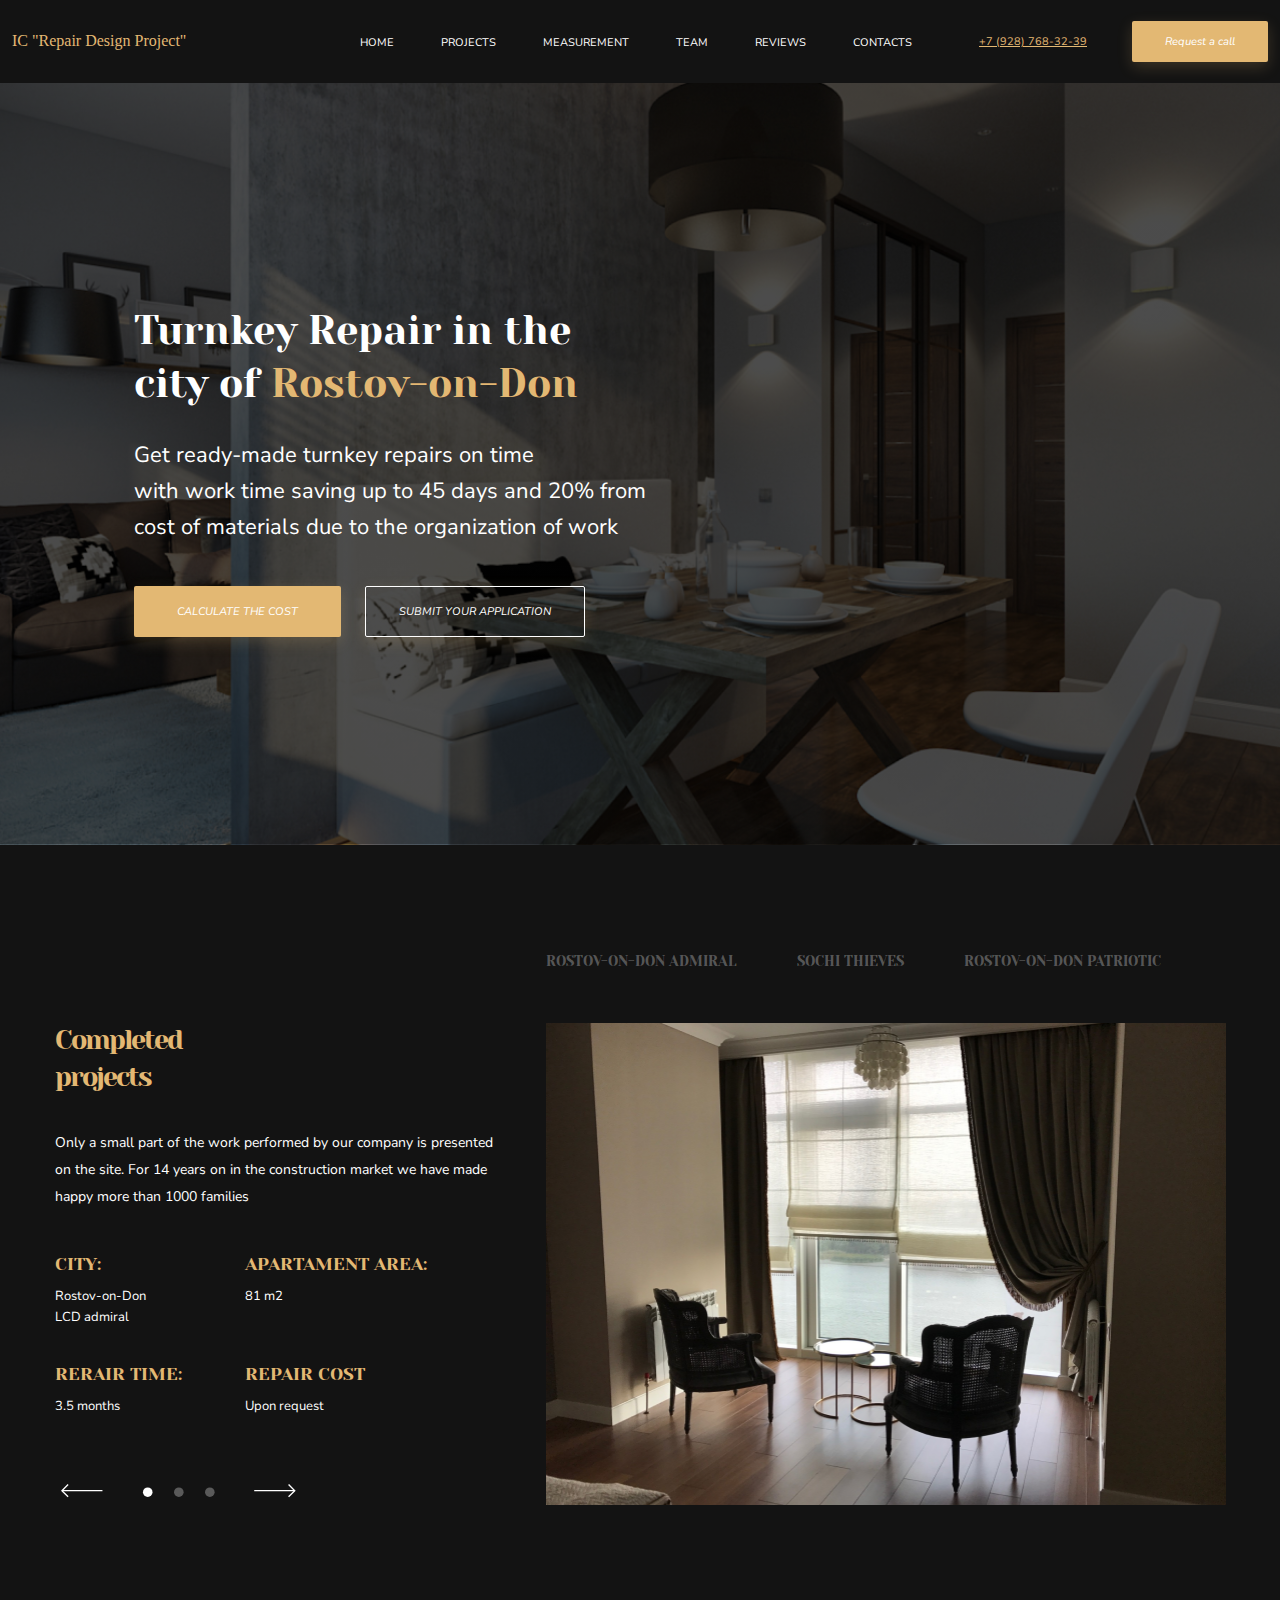
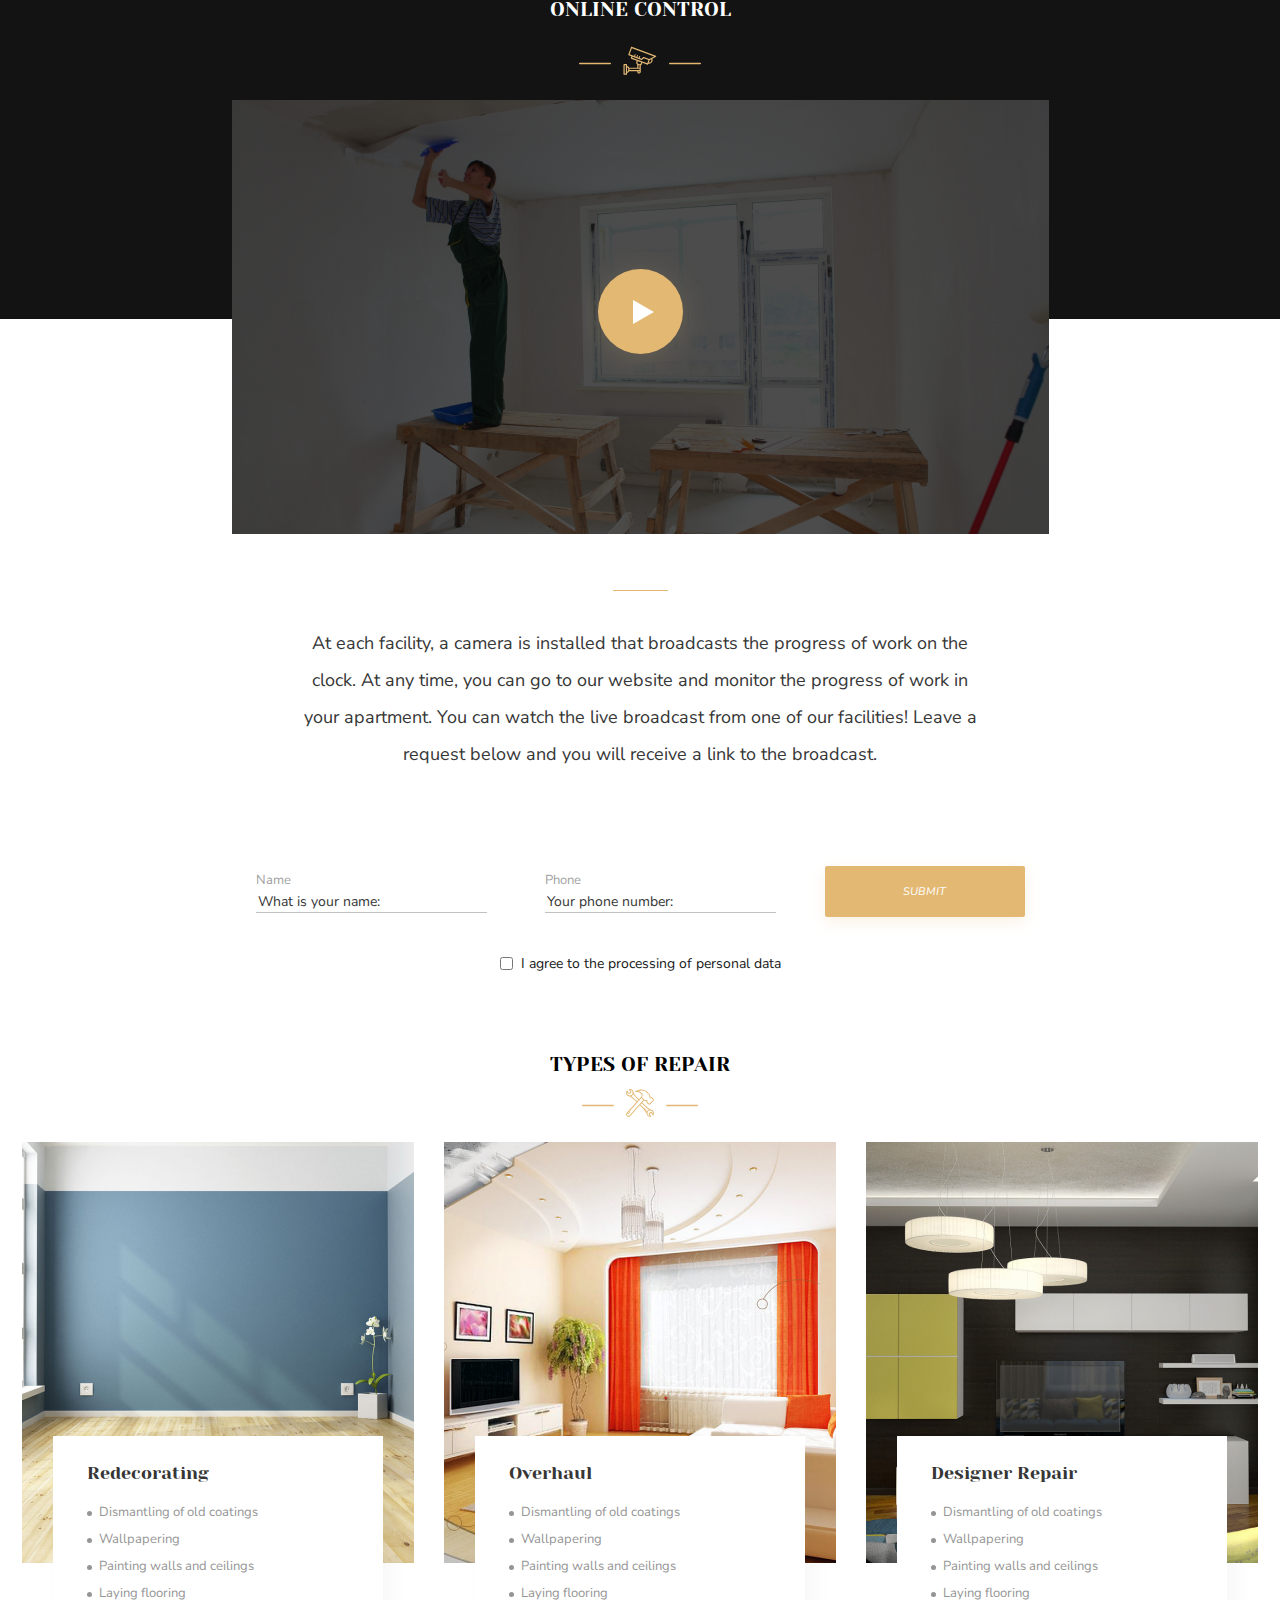
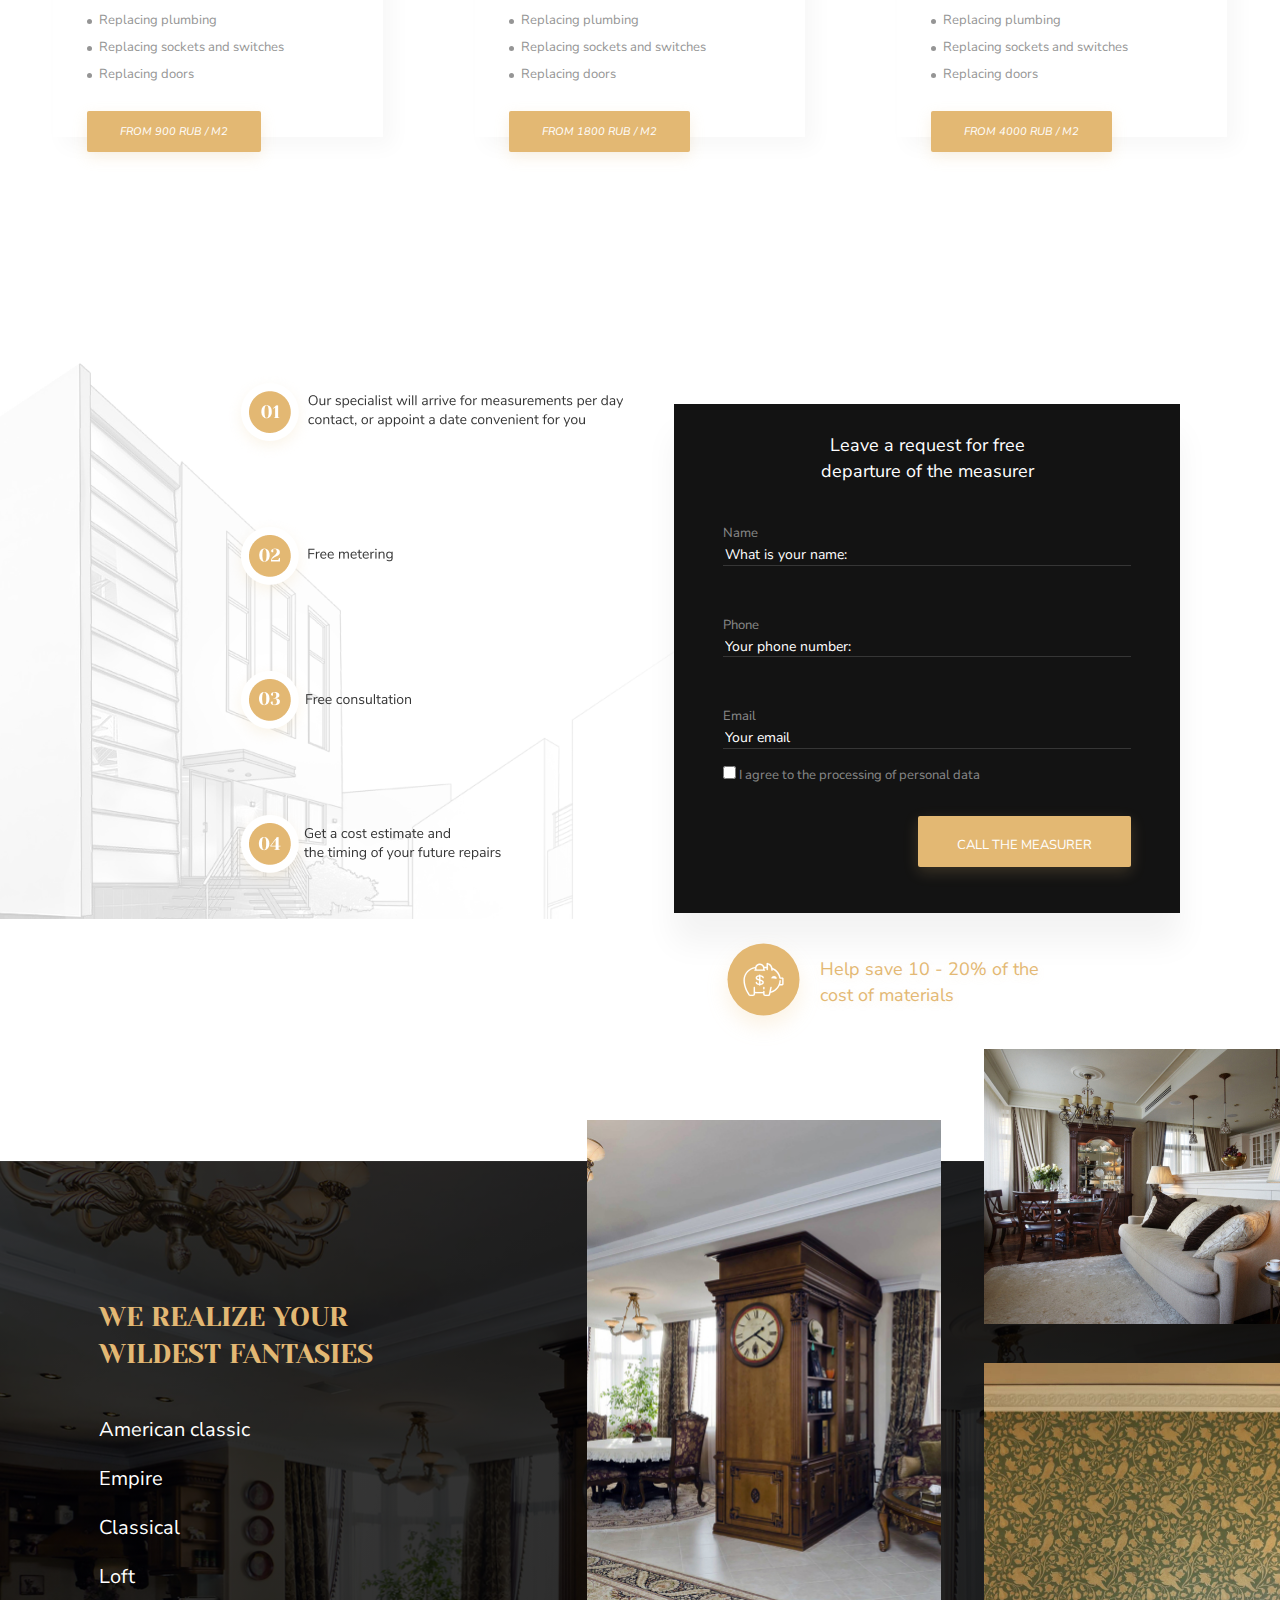
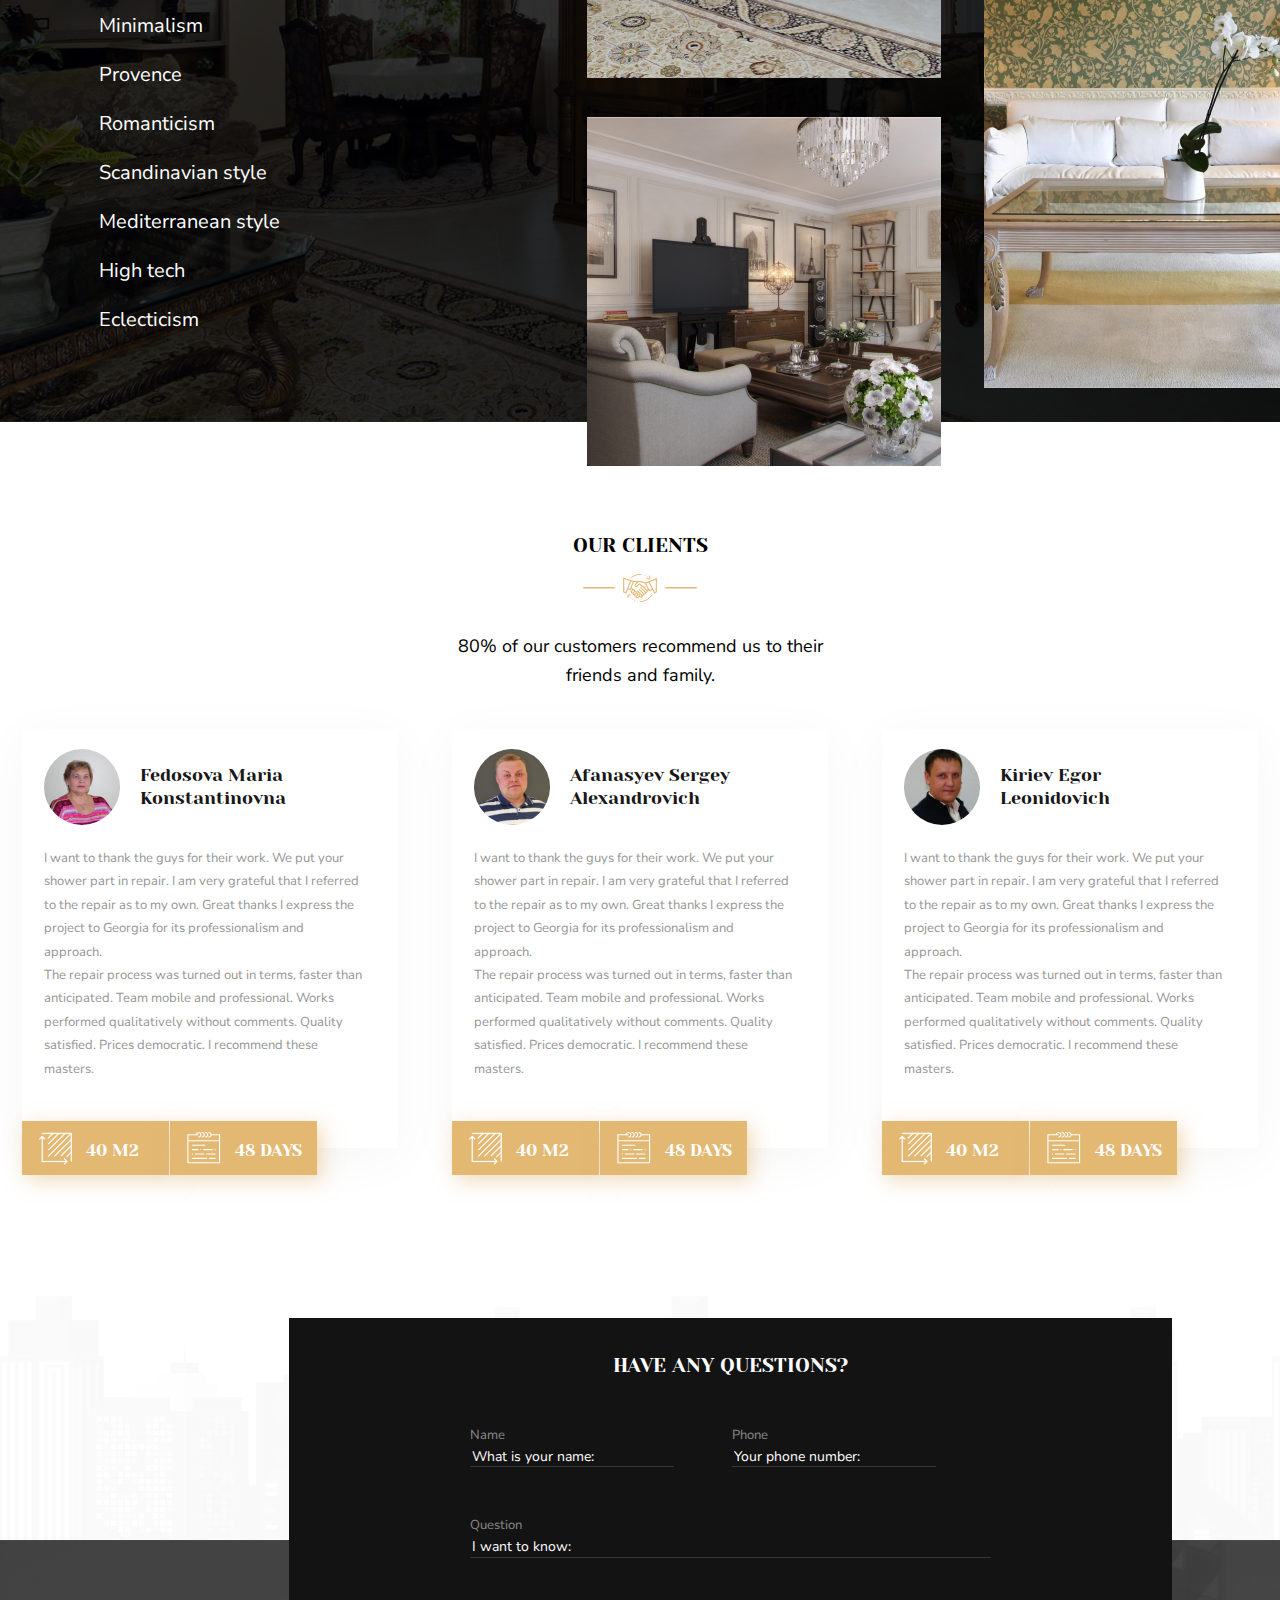
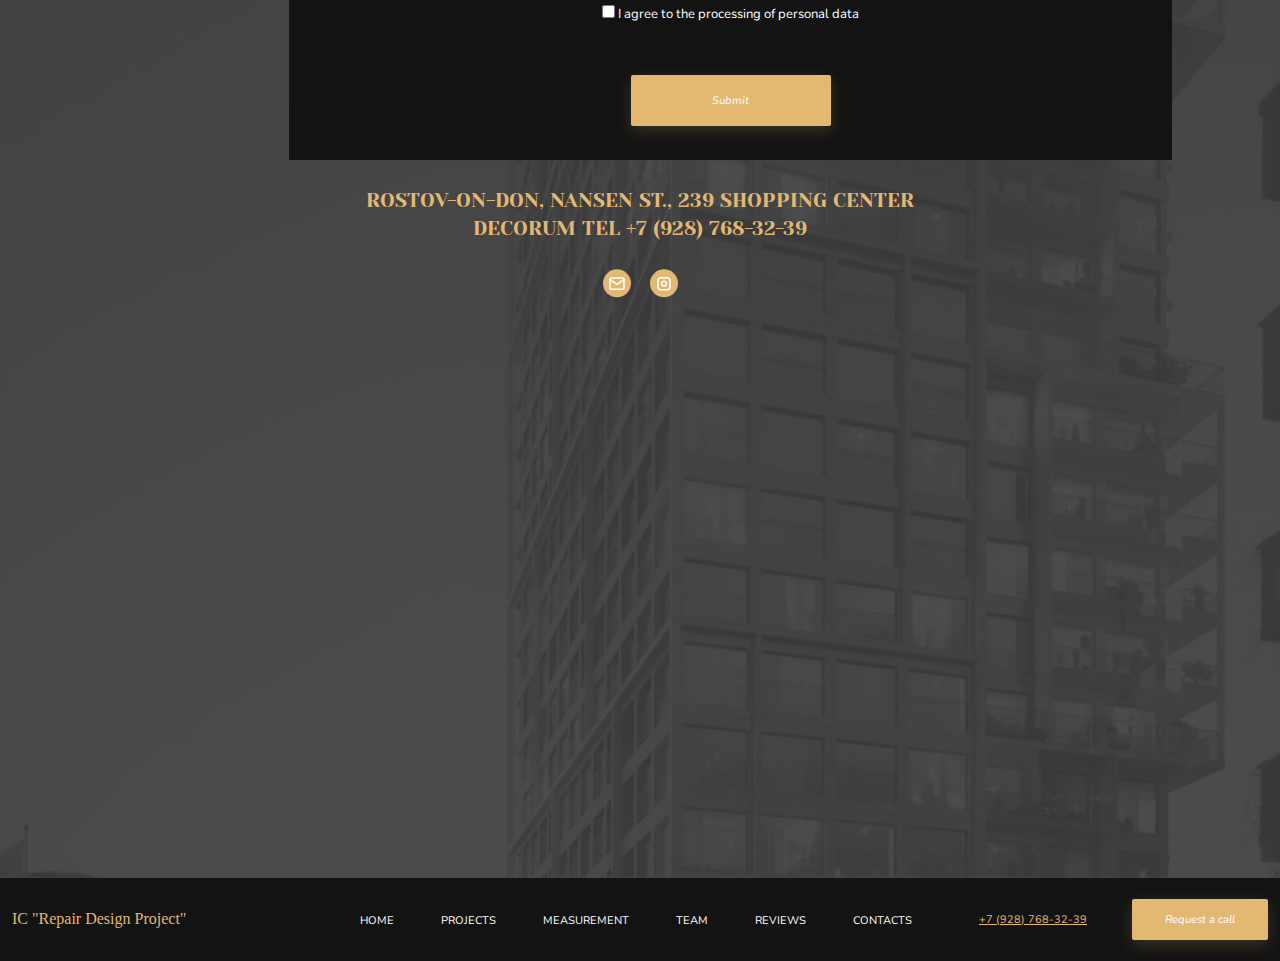
==== index.html @ 500ee4f7 "init readme" ====
<!DOCTYPE html>
<html lang="ru">
<head>
    <meta charset="UTF-8">
    <meta http-equiv="X-UA-Compatible" content="IE=edge">
    <meta name="viewport" content="width=device-width, initial-scale=1.0">
    <title>Document</title>
    <link rel="preconnect" href="https://fonts.googleapis.com">
    <link rel="preconnect" href="https://fonts.gstatic.com" crossorigin>
    <link href="https://fonts.googleapis.com/css2?family=Nunito+Sans:ital,wght@0,200;0,300;0,400;0,600;0,700;0,800;0,900;1,200;1,300;1,400;1,600;1,700;1,800&family=Yeseva+One&display=swap" rel="stylesheet">
    <link rel="stylesheet" href="./css/normalize.css">
    <link rel="stylesheet" href="./css/style.css">

</head>
<body>
    <header class="header">
        <div class="container header-container">
            <div class="company-name">
                IC "Repair Design Project"
            </div>
            <nav class="nav">
                <ul class="nav-list">
                    <li class="nav-item">
                        <a href="" class="nav-link">HOME</a>
                    </li>
                    <li class="nav-item">
                        <a href="" class="nav-link">PROJECTS</a>
                    </li>
                    <li class="nav-item">
                        <a href="" class="nav-link">MEASUREMENT</a>
                    </li>
                    <li class="nav-item">
                        <a href="" class="nav-link">TEAM</a>
                    </li>
                    <li class="nav-item">
                        <a href="" class="nav-link">REVIEWS</a>
                    </li>
                    <li class="nav-item">
                        <a href="" class="nav-link">CONTACTS</a>
                    </li>
                </ul>
            </nav>
            <a href="tel:+79287683239" class="header-phone-number">+7 (928) 768-32-39</a>
            <button class="btn header-btn">Request a call</button>
        </div>
    </header>

    <main>
        <!-- Hero -->
        <section class="section-hero">
            <div class="container section-hero-container">
                <div class="section-hero-content">
                    <h1 class="title section-hero-title">Turnkey Repair in the city of <span class="section-hero-title-city">Rostov-on-Don</span></h1>
                    <p class="section-hero-text">Get ready-made turnkey repairs on time <br> with work time saving up to 45 days and 20% from cost of materials due to the organization of work</p>
                    <button class="btn btn-hero btn-hero-calculate">CALCULATE THE COST</button>
                    <button class="btn btn-hero btn-hero-submit">SUBMIT YOUR APPLICATION</button>
                </div>
            </div>
        </section>
        <!-- Completed projects -->
        <section class="section-project">
            <div class="container section-project-contrainer">
                <div class="section-project-content">
                    <h2 class="title section-project-title">Completed projects</h2>
                    <p class="section-project-text">Only a small part of the work performed by our company is presented on the site. For 14 years on in the construction market we have made happy more than 1000 families</p>
                    <ul class="description-project-list">
                        <li class="description-project-item">
                            <h3 class="description-project-title">CITY:</h3>
                            <div class="description-project-text description-project-text-city">Rostov-on-Don</div>
                            <div class="description-project-text description-project-text-district">LCD admiral</div>
                        </li>
                        <li class="description-project-item">
                            <h3 class="description-project-title">APARTAMENT AREA:</h3>
                            <span class="description-project-text">81 m2</span>
                        </li>
                        <li class="description-project-item">
                            <h3 class="description-project-title">RERAIR TIME:</h3>
                            <span class="description-project-text">3.5 months</span>
                        </li>
                        <li class="description-project-item">
                            <h3 class="description-project-title">REPAIR COST</h3>
                            <span class="description-project-text">Upon request</span>
                        </li>
                    </ul>
                    <div class="slider">
                        <button class="slider-btn">
                            <img src="./img/vector-left.svg" alt="vector-left.svg">
                        </button>
                        <ul class="slider-list">
                            <li class="slider-item"><img src="./img/dot-white.svg" alt="dot-white.svg"></li>
                            <li class="slider-item"><img src="./img/dot-grey.svg" alt="dot-grey.svg"></li>
                            <li class="slider-item"><img src="./img/dot-grey.svg" alt="dot-grey.svg"></li>
                        </ul>
                        <button class="slider-btn">
                            <img src="./img/vector-right.svg" alt="vector-right.svg">
                        </button>
                    </div>
                    <ul class="address-project-list">
                        <li class="address-project-item"> <a href="" class="address-project-item-link">Rostov-on-Don Admiral</a></li>
                        <li class="address-project-item"> <a href="" class="address-project-item-link">Sochi Thieves</a></li>
                        <li class="address-project-item"> <a href="" class="address-project-item-link">Rostov-on-Don Patriotic</a></li>
                    </ul>
                    <img src="./img/image-project.png" alt="project-img" class="project-img">
                </div>
                <h3 class="subtitle section-project-subtitle">ONLINE CONTROL</h3>
                <div style="text-align: center;" class="section-project-cam-svg">
                    <img src="./img/line.svg" alt="line.svg">
                    <img style="transform: translateY(10px); margin: 0 8px;" src="./img/cam.svg" alt="cam.svg">
                    <img src="./img/line.svg" alt="line.svg">
                </div>
                <div class="section-project-video">
                    <button class="video-play-btn"></button>
                    <video width="817" height="434" playsinline>
                        <source src="" type="video/mp4">
                        <source src="" type="video/webm">
                    </video>
                </div>
            </div>
        </section>
        <!-- ONLINE CONTROL -->
        <section class="section-online-control">
            <div class="container section-online-control-container">
                <hr style="margin: 0 auto; width: 55px; height: 1.5px; background: #E3B873; border-radius: 30px; border: none;">
                <p class="section-online-control-description">
                    At each facility, a camera is installed that broadcasts the progress of work on the clock. At any time, you can go to our website and monitor the progress of work in your apartment. You can watch the live broadcast from one of our facilities! Leave a request below and you will receive a link to the broadcast.
                </p>
                <form action="" method="post" target="_blank" class="section-online-control-form">
                    <div style="margin-right: 58px;">
                        <label class="section-online-control-label" for="section-online-control-name">Name</label>
                        <input required type="text" name="name" placeholder="What is your name:" class="section-online-control-input" id="section-online-control-name">
                    </div>
                    <div style="margin-right: 49px;">
                        <label class="section-online-control-label" for="section-online-control-phone" >Phone</label>
                        <input required type="tel" name="phone" placeholder="Your phone number:"class="section-online-control-input" id="section-online-control-phone"> 
                    </div>
                    <button type="submit" class="btn btn-submit section-online-control-btn-submit">
                        SUBMIT
                    </button>
                    <input required type="checkbox" name="processing-personal-data" class="section-online-control-checkbox" id="section-online-control-checkbox">
                    <label class="section-online-control-label label-checkbox" for="section-online-control-checkbox">
                        I agree to the processing of personal data
                    </label>
                </form>
            </div>
        </section>
        <!-- TYPES OF REPAIR -->
        <section class="section-types">
            <div class="container section-types-container">
                <h3 class="subtitle section-types-subtitle">TYPES OF REPAIR</h3>
                <div style="text-align: center;" class="section-types-svg">
                    <img src="./img/line.svg" alt="line.svg">
                    <img style="transform: translateY(10px); margin: 0 8px;" src="./img/repair.svg" alt="cam.svg">
                    <img src="./img/line.svg" alt="line.svg">
                </div>
                <ul class="types-list">
                    <li class="types-item">
                        <div class="types-description">
                            <h4 class="types-description-title">Redecorating</h4>
                            <ul class="types-description-list">
                                <li class="types-description-item">Dismantling of old coatings</li>
                                <li class="types-description-item">Wallpapering</li>
                                <li class="types-description-item">Painting walls and ceilings</li>
                                <li class="types-description-item">Laying flooring</li>
                                <li class="types-description-item">Replacing plumbing</li>
                                <li class="types-description-item">Replacing sockets and switches</li>
                                <li class="types-description-item">Replacing doors</li>
                            </ul>
                            <button class="btn types-description-btn">FROM 900 RUB / M2</button>
                        </div>
                    </li>
                    <li class="types-item">
                        <div class="types-description">
                            <h4 class="types-description-title">Overhaul</h4>
                            <ul class="types-description-list">
                                <li class="types-description-item">Dismantling of old coatings</li>
                                <li class="types-description-item">Wallpapering</li>
                                <li class="types-description-item">Painting walls and ceilings</li>
                                <li class="types-description-item">Laying flooring</li>
                                <li class="types-description-item">Replacing plumbing</li>
                                <li class="types-description-item">Replacing sockets and switches</li>
                                <li class="types-description-item">Replacing doors</li>
                            </ul>
                            <button class="btn types-description-btn">FROM 1800 RUB / M2</button>
                        </div>
                    </li>
                    <li class="types-item">
                        <div class="types-description">
                            <h4 class="types-description-title">Designer Repair</h4>
                            <ul class="types-description-list">
                                <li class="types-description-item">Dismantling of old coatings</li>
                                <li class="types-description-item">Wallpapering</li>
                                <li class="types-description-item">Painting walls and ceilings</li>
                                <li class="types-description-item">Laying flooring</li>
                                <li class="types-description-item">Replacing plumbing</li>
                                <li class="types-description-item">Replacing sockets and switches</li>
                                <li class="types-description-item">Replacing doors</li>
                            </ul>
                            <button class="btn types-description-btn">FROM 4000 RUB / M2</button>
                        </div>
                    </li>
                </ul>
            </div>
        </section>
        <!-- REQUEST -->
        <section class="section-request">
            <div class="container section-request-conteiner">
                <div class="section-request-content">
                    <form action="" method="post" target="_blank" class="section-request-form">
                        <h3 class="section-request-form-title">Leave a request for free departure of the measurer</h3>
                        <label for="section-request-name">Name</label>
                        <input style="margin-bottom: 49px;" required type="text" name="name" placeholder="What is your name:" class="section-request-input" id="section-request-name">
                        <label for="section-request-phone" >Phone</label>
                        <input style="margin-bottom: 49px;" required type="tel" name="phone" placeholder="Your phone number:" class="section-request-input" id="section-request-phone"> 
                        <label for="section-request-email" >Email</label>
                        <input style="margin-bottom: 16px;" required type="email" name="email" placeholder="Your email" class="section-request-input" id="section-request-email"> 
                        <label for="section-request-checkbox">
                            <input required type="checkbox" name="processing-personal-data" class="section-request-checkbox" id="section-request-checkbox">
                            I agree to the processing of personal data
                        </label>
                        <button type="submit" class="btn btn-submit section-request-btn-submit">
                            Call the measurer
                        </button>
                    </form>
                    <div class="special-offers">   
                        <img class="special-offers-img" src="./img/special-offers-icon.svg" alt="special-offers-icon">
                        <span class="special-offers-text">Help save 10 - 20% of the cost of materials</span>
                    </div>
                </div>
            </div>
        </section>
        <!-- SECTION-STYLES -->
        <section class="section-styles">
            <div class="container section-styles-container">
                <h2 class="title section-styles-title">WE REALIZE YOUR WILDEST FANTASIES</h2>
                <ul class="styles-list">
                    <li class="styles-item"><a href="" class="styles-item-link">American classic</a></li>
                    <li class="styles-item"><a href="" class="styles-item-link">Empire</a></li>
                    <li class="styles-item"><a href="" class="styles-item-link">Classical</a></li>
                    <li class="styles-item"><a href="" class="styles-item-link">Loft</a></li>
                    <li class="styles-item"><a href="" class="styles-item-link">Minimalism</a></li>
                    <li class="styles-item"><a href="" class="styles-item-link">Provence</a></li>
                    <li class="styles-item"><a href="" class="styles-item-link">Romanticism</a></li>
                    <li class="styles-item"><a href="" class="styles-item-link">Scandinavian style</a></li>
                    <li class="styles-item"><a href="" class="styles-item-link">Mediterranean style</a></li>
                    <li class="styles-item"><a href="" class="styles-item-link">High tech</a></li>
                    <li class="styles-item"><a href="" class="styles-item-link">Eclecticism</a></li>
                </ul>
                <ul class="styles-img-list">
                    <li class="styles-img-item"></li>
                    <li class="styles-img-item"></li>
                    <li class="styles-img-item"></li>
                    <li class="styles-img-item"></li>
                </ul>
            </div>
        </section>
        <!-- OUR CLIENTS -->
        <section class="section-our-clients">
            <div class="container section-our-clients-container">
                <h3 class="subtitle section-our-clients-subtitle">OUR CLIENTS</h3>
                <div class="section-our-clients-svg-icon">
                    <img src="./img/our-clients.svg" alt="our-clients">
                </div>
                <span class="section-our-clients-text"->80% of our customers recommend us to their <br> friends and family.</span>
                <ul class="clients-list">
                    <li class="clients-item">
                        <div class="clients-info">
                            <img src="./img/client-img-1.jpg" alt="clients-img" class="clients-img">
                            <span class="clients-fullname">Fedosova Maria Konstantinovna</span>
                        </div>
                        <p class="clients-review">I want to thank the guys for their work. We put your shower part in repair. I am very grateful that I referred to the repair as to my own. Great thanks I express the project to Georgia for its professionalism and approach.<br>The repair process was turned out in terms, faster than anticipated. Team mobile and professional. Works performed qualitatively without comments. Quality satisfied. Prices democratic. I recommend these masters.</p>
                        <div class=" client-description clients-description-area">
                            <img src="./img/our-clients-area.svg" alt="our-clients-area">
                            <span class="clients-description-text">40 M2</span>
                        </div>
                        <div class=" client-description clients-description-peroid">
                            <img src="./img/our-clients-period.svg" alt="our-clients-period">
                            <span class="clients-description-text">48 DAYS</span>
                        </div>
                    </li>
                    <li class="clients-item">
                        <div class="clients-info">
                            <img src="./img/client-img-2.jpg" alt="clients-img" class="clients-img">
                            <span class="clients-fullname">Afanasyev Sergey Alexandrovich</span>
                        </div>
                        <p class="clients-review">I want to thank the guys for their work. We put your shower part in repair. I am very grateful that I referred to the repair as to my own. Great thanks I express the project to Georgia for its professionalism and approach.<br>The repair process was turned out in terms, faster than anticipated. Team mobile and professional. Works performed qualitatively without comments. Quality satisfied. Prices democratic. I recommend these masters.</p>
                        <div class=" client-description clients-description-area">
                            <img src="./img/our-clients-area.svg" alt="our-clients-area">
                            <span class="clients-description-text">40 M2</span>
                        </div>
                        <div class=" client-description clients-description-peroid">
                            <img src="./img/our-clients-period.svg" alt="our-clients-period">
                            <span class="clients-description-text">48 DAYS</span>
                        </div>
                    </li>
                    <li class="clients-item">
                        <div class="clients-info">
                            <img src="./img/client-img-3.jpg" alt="clients-img" class="clients-img">
                            <span class="clients-fullname">Kiriev Egor Leonidovich</span>
                        </div>
                        <p class="clients-review">I want to thank the guys for their work. We put your shower part in repair. I am very grateful that I referred to the repair as to my own. Great thanks I express the project to Georgia for its professionalism and approach.<br>The repair process was turned out in terms, faster than anticipated. Team mobile and professional. Works performed qualitatively without comments. Quality satisfied. Prices democratic. I recommend these masters.</p>
                        <div class=" client-description clients-description-area">
                            <img src="./img/our-clients-area.svg" alt="our-clients-area">
                            <span class="clients-description-text">40 M2</span>
                        </div>
                        <div class=" client-description clients-description-peroid">
                            <img src="./img/our-clients-period.svg" alt="our-clients-period">
                            <span class="clients-description-text">48 DAYS</span>
                        </div>
                    </li>
                </ul>
            </div>
            <div class="section-our-clients-bg"></div>
        </section>
        <!-- ANY QUESTIONS -->
        <section class="section-any-questions">
            <div class="container section-any-questions-container">
                <form action="" method="post" target="_blank" class="any-questions-form">
                    <h3 class="any-questions-form-title">have any questions?</h3>
                    <div class="form-block form-block-name">
                        <label for="any-questions-name">Name</label>
                        <input required type="text" name="name" placeholder="What is your name:" class="any-questions-input" id="any-questions-name">
                    </div>
                    <div class="form-block form-block-phone">
                        <label for="any-questions-phone" >Phone</label>
                        <input required type="tel" name="phone" placeholder="Your phone number:" class="any-questions-input" id="any-questions-phone"> 
                    </div>
                    <div class="form-block form-block-question">    
                        <label for="any-questions-question" >Question</label>
                        <input required type="text" name="question" placeholder="I want to know:" class="any-questions-input" id="any-questions-question"> 
                    </div>
                    <div class="form-block form-block-checkbox">
                        <label for="any-questions-checkbox" class="any-questions-checkbox-label">
                            <input required type="checkbox" name="processing-personal-data" class="any-questions-checkbox" id="any-questions-checkbox">
                            I agree to the processing of personal data
                        </label>
                    </div>
                    <button type="submit" class="btn btn-submit any-questions-btn-submit">
                        Submit
                    </button>
                </form>
            </div>
        </section>

    </main>

    <footer class="footer"> 
        <div class="container section-address-container">
            <h2 class="title section-address-title">Rostov-on-Don, Nansen St., 239 Shopping Center Decorum TEL <a href="tel:+79287683239" class="section-address-phone-number">+7 (928) 768-32-39</a></h2>
            <div class="section-address-icon">
                <a class="section-address-icon-email" href=""><img src="./img/icon-email.svg" alt="icon-email"></a>
                <a class="section-address-icon-social" href=""><img src="./img/icon-social.svg" alt="icon-social"></a>
            </div>
            <div class="section-address-map">
                <iframe src="https://www.google.com/maps/embed?pb=!1m18!1m12!1m3!1d2708.5598455913173!2d39.72097825142111!3d47.24475492079429!2m3!1f0!2f0!3f0!3m2!1i1024!2i768!4f13.1!3m3!1m2!1s0x40e3b9b47ac4fd0b%3A0xcc39a9f1a09d4979!2z0YPQuy4g0J3QsNC90YHQtdC90LAsIDIzOSwg0KDQvtGB0YLQvtCyLdC90LAt0JTQvtC90YMsINCg0L7RgdGC0L7QstGB0LrQsNGPINC-0LHQuy4sIDM0NDAzOA!5e0!3m2!1sru!2sru!4v1678960493984!5m2!1sru!2sru" width="100%" height="465" style="border:0;" allowfullscreen="" loading="lazy" referrerpolicy="no-referrer-when-downgrade"></iframe>
            </div>
        </div>
    </footer>

    <header class="header">
        <div class="container header-container">
            <div class="company-name">
                IC "Repair Design Project"
            </div>
            <nav class="nav">
                <ul class="nav-list">
                    <li class="nav-item">
                        <a href="" class="nav-link">HOME</a>
                    </li>
                    <li class="nav-item">
                        <a href="" class="nav-link">PROJECTS</a>
                    </li>
                    <li class="nav-item">
                        <a href="" class="nav-link">MEASUREMENT</a>
                    </li>
                    <li class="nav-item">
                        <a href="" class="nav-link">TEAM</a>
                    </li>
                    <li class="nav-item">
                        <a href="" class="nav-link">REVIEWS</a>
                    </li>
                    <li class="nav-item">
                        <a href="" class="nav-link">CONTACTS</a>
                    </li>
                </ul>
            </nav>
            <a href="tel:+79287683239" class="header-phone-number">+7 (928) 768-32-39</a>
            <button class="btn header-btn">Request a call</button>
        </div>
    </header>
</body>
</html>
---- css/style.css ----
* {
    box-sizing: border-box;
    margin: 0px;
}

img {
    max-width: 100%;
}

a {
    color: #FFFFFF;
    text-decoration: none;
}

ul {
    padding: 0;
    margin: 0;
    list-style: none;
}

label {
    text-align: start;
    font-family: 'Nunito Sans';
    font-style: normal;
    font-weight: 400;
    font-size: 13px;
    line-height: 21px;
    color: rgba(255, 255, 255, 0.5);
}

input {
    background-color: #131313;
    color: #FFFFFF;
    border: none;
    border-bottom: 1px solid rgba(255, 255, 255, 0.15)
}

input::placeholder {
    font-family: 'Nunito Sans';
    font-style: normal;
    font-weight: 400;
    font-size: 14px;
    line-height: 23px;
    color: #FFFFFF;
}


.container {
    max-width: 1440px;
    margin-right: auto;
    margin-left: auto;
}

.btn {
    padding: 13px 33px;
    background: #E3B873;
    box-shadow: 0px 5px 15px rgba(227, 184, 115, 0.2);
    border-radius: 2px;
    border-style: none;
    font-family: 'Nunito Sans';
    font-size: 11px;
    font-style: italic;
    font-weight: 400;
    line-height: 15px;
    letter-spacing: 0em;
    text-align: center;
    color: #FFF;
    cursor: pointer;
}

.title {
    font-family: 'Yeseva One';
    font-size: 27px;
    font-weight: 400;
    line-height: 37px;
    text-align: left;
    color: #E3B873;
}

.subtitle {
    font-family: 'Yeseva One';
    font-size: 20px;
    font-weight: 400;
    line-height: 28px;
    letter-spacing: 0em;
    text-align: center;
}

/* HEADER */

.header {
    background-color: #131313;
}

.header-container {
    display: flex;
    margin-right: auto;
    margin-left: auto;
    max-width: 1256px;
    height: 83px;
    align-items: center;
}

.company-name {
    margin-right: auto;
    color: #E3B873;
}

.nav {
    margin-right: 67px;
}

.nav-list {
    display: flex;
}

.nav-item:not(:last-child) {
    margin-right: 47px;
}

.nav-link {
    font-family: 'Nunito Sans';
    font-size: 11px;
    font-weight: 400;
    line-height: 15px;
    letter-spacing: 0em;
    color:#FFF;
}

.header-phone-number {
    text-decoration: underline;
    font-family: 'Nunito Sans';
    font-size: 11px;
    font-weight: 400;
    line-height: 15px;
    letter-spacing: 0em;
    color: #E3B873;
}

.header-btn {
    margin-left: 45px;
}

/* HERO */

.section-hero {
    padding-top: 194px;
    padding-bottom:208px;
    background: linear-gradient(rgba(0, 0, 0, 0.7), rgba(0, 0, 0, 0.7)), url("../img/image-hero.jpg") no-repeat;
    background-size: cover;
    background-position: center;
}

.section-hero-content {
    width: 520px;
    margin-left: 134px;
}

.section-hero-title {
    font-family: 'Yeseva One';
    font-size: 40px;
    font-weight: 400;
    line-height: 53px;
    letter-spacing: 0em;
    text-align: left;
    color: #FFF;
}

.section-hero-title-city {
    color: #E3B873;
}

.section-hero-text {
    margin-bottom: 41px;
    font-family: 'Nunito Sans';
    font-size: 22px;
    font-weight: 400;
    line-height: 36px;
    letter-spacing: 0em;
    text-align: left;
    color:#FFF;
}

.btn-hero {
    min-width: 207px;
    min-height: 51px;
    white-space: nowrap;
}

.btn-hero-calculate {
    margin-right: 20px;
}

.btn-hero-submit {
    background: rgba(0, 0, 0, 0);
    border: 1px solid #FFF;
}

/* COMPLETED PROJECTS */

.section-project {
    max-height: 1074px;
    padding-top: 107px;
    padding-bottom: 414px;
    background: #131313;
}

.section-project-content {
    display: flex;
    flex-direction: column;
    flex-wrap: wrap;
    margin: auto auto;
    margin-bottom: 91px;
    max-width: 1171px;
    max-height: 560px;
}

.section-project-title {
    margin-top: 69px;
    margin-bottom: 34px;
    max-width: 200px;
    letter-spacing: -0.07em;
}

.section-project-text  {
    margin-top: 0;
    margin-right: 50px;
    margin-bottom: 42px;
    max-width: 441px;
    font-family: 'Nunito Sans';
    font-size: 14px;
    font-weight: 400;
    line-height: 27px;
    letter-spacing: 0em;
    text-align: left;
    color: #FFF;
}

.description-project-list {
    display: flex;
    flex-wrap: wrap;
    margin-bottom: 66px;
    width: 380px;
    row-gap: 34px;
}

.description-project-item {
    flex: 1 1 50%;
}

.description-project-title {
    margin-top: 0;
    margin-bottom: 9px;
    font-family: 'Yeseva One';
    font-size: 18px;
    font-weight: 400;
    line-height: 25px;
    letter-spacing: 0em;
    text-align: left;
    color: #E3B873;
}

.description-project-text {
    font-family: 'Nunito Sans';
    font-size: 13px;
    font-weight: 400;
    line-height: 21px;
    letter-spacing: 0em;
    text-align: top;
    color: #FFF;
}

.slider-list{
    display: inline;
    margin-left: 29px;
    margin-right: 29px;
}

.slider-item {
    display: inline;
}

.slider-item:not(:last-child) {
    margin-right: 17px;
}

.slider-btn {
    background: none;
    border: none;
    cursor: pointer;
}

.address-project-list{
    display: flex;
    flex-wrap: wrap;
    margin-bottom: 52px;
}

.address-project-item-link {
    font-family: 'Yeseva One';
    font-style: normal;
    font-weight: 400;
    font-size: 14px;
    line-height: 19px;
    text-transform: uppercase;
    color: rgba(255, 255, 255, 0.3);
}

.address-project-item:not(:last-child){
    margin-right: 60px;
}

.address-project-item-link:hover {
    color: #E3B873;
    text-decoration: underline;
    text-underline-offset: 8px;
}

.section-project-subtitle {
    margin: 0 0 12px 0px;
    color: #FFF;
    margin-right: auto;
    margin-left: auto;
    text-align: center;
}

.section-project-video {
    position: relative;
    width: 817px;
    height: 434px;
    margin-top: 31px;
    margin-right: auto;
    margin-left: auto;
    text-align: center;
    background: linear-gradient(rgba(0, 0, 0, 0.7), rgba(0, 0, 0, 0.7)), url("../img/video-poster.png") no-repeat;
}

.video-play-btn {
    position: absolute;
    top: 0;
    left: 0;
    width: 100%;
    height: 100%;
    padding: 0 0 0 0;
    z-index: 10;
    background: url('../img/video-play-button.svg') 50% 50% no-repeat; 
    border: none;   
}

/* ONLINE CONTROL */

.section-online-control {
    padding-top: 271px;
    padding-bottom: 76px;
}

.section-online-control-container {
    text-align: center;
}

.section-online-control-description {
    margin: 34px auto 93px auto;
    max-width: 680px;
    min-height: 130px;
    font-family: 'Nunito Sans';
    font-style: normal;
    font-weight: 400;
    font-size: 18px;
    line-height: 37px;
    color: #363636;
}

.section-online-control-form {
    display: flex;
    max-width: 770px;
    justify-content: center;
    align-items: center;
    flex-wrap: wrap;
    margin-left: auto;
    margin-right: auto;
    row-gap: 35px;
}

.section-online-control-input {
    width: 231px;
}

.section-online-control-btn-submit{
    min-width: 200px;
    min-height: 51px;
}

.section-online-control-label {
    display: block;
    color: rgba(54, 54, 54, 0.5);
}

.label-checkbox{
    margin-left: 8px;
    font-family: 'Nunito Sans';
    font-style: normal;
    font-weight: 400;
    font-size: 14px;
    line-height: 23px;
    color: #181818;
}

.section-online-control-input {
    background: #FFFFFF;
    border-bottom: 1px solid rgba(54, 54, 54, 0.3);
}

.section-online-control-input::placeholder {
    color: #363636;
}


/* TYPES OF REPAIR */
.section-types-container {
    max-width: 1236px;
}

.types-list {
    margin-top: 31px;
    display: flex;
    justify-content: space-between;
    column-gap: 30px;
}

.types-item {
    max-width: 392px;
    min-height: 608px;
    flex: 0 0 33.33%;
    padding: 294px 31px 0px 31px;
}

.types-item:nth-child(1) {
    background: url('../img/types-img-1.jpg') no-repeat;
}

.types-item:nth-child(2) {
    background: url('../img/types-img-2.jpg') no-repeat;
}

.types-item:nth-child(3) {
    background: url('../img/types-img-3.jpg') no-repeat;
}

.types-description {
    padding: 25px 29px 49px 34px;
    background: #FFFFFF;
    box-shadow: 10px 10px 20px rgba(0, 0, 0, 0.03);
}

.types-description-title {
    margin-bottom: 13px;
    font-family: 'Yeseva One';
    font-style: normal;
    font-weight: 400;
    font-size: 18px;
    line-height: 25px;
    color: #363636;
}

.types-description-list {
    list-style-image: url(../img/ellipse.svg);
    list-style-position: inside;
}

.types-description-item {
    font-family: 'Nunito Sans';
    font-style: normal;
    font-weight: 400;
    font-size: 13px;
    line-height: 27px;
    color: #959595;
}

.types-description-btn {
    position: absolute;
    margin-top: 23px;
}

/* REQUEST */

.section-request {
    padding-top: 124px;
    padding-bottom: 242px;
}

.section-request-conteiner {
    height: 645px;
    background: url("../img/request-bg2.png") no-repeat;
    background-size: contain;

}

.section-request-content {
    display: flex;
    flex-direction: column;
    align-items: end;
}

.section-request-form {
    margin-top: 130px;
    margin-right: 100px;
    padding: 28px 49px;
    min-width: 506px;
    height: 509px;
    display: flex;
    flex-direction: column;
    background: #131313;
    box-shadow: 0px 30px 30px rgba(0, 0, 0, 0.05);
}

.section-request-form-title {
    max-width: 250px;
    margin-bottom: 39px;
    align-self: center;
    font-family: 'Nunito Sans';
    font-style: normal;
    font-weight: 400;
    font-size: 18px;
    line-height: 26px;
    text-align: center;
    color: #FFFFFF;
}

.section-request-btn-submit {
    margin-left: auto;
    margin-top: 30px;
    padding: 19px 22px;
    min-width: 213px;
    max-height: 51px;

    font-family: 'Nunito Sans';
    font-style: normal;
    font-weight: 400;
    font-size: 13px;
    line-height: 21px;
    text-align: center;
    text-transform: uppercase;
    color: #FFFFFF;
}

.special-offers {
    display: flex;
    align-items: center;
    margin-top: 20px;
    margin-left: 866px;
    margin-right: 132px;
    min-width: 441px;
}

.special-offers-text {
    max-width: 250px;
    font-family: 'Nunito Sans';
    font-style: normal;
    font-weight: 400;
    font-size: 18px;
    line-height: 26px;
    color: #E3B873;
    text-shadow: 0px 3px 10px rgba(227, 184, 115, 0.15);
    transform: translateY(-8px)
}

/* SECTION STYLES */

.section-styles {
    padding-top: 137px;
    padding-bottom: 97px;
    background: linear-gradient(109.8deg, rgba(0, 0, 0, 0.75) 0%, rgba(0, 0, 0, 0.9) 100%), url("../img/styles-bg.jpg") no-repeat;
    background-size: cover;
    background-position: center;
}

.section-style-container {
    position: relative;
}

.section-styles-title {
    max-width: 300px;
    max-height: 66px;
    margin-bottom: 47px;
    margin-left: 99px;
}

.styles-list {
    margin-left: 99px;
}

.styles-item {
    max-height: 24px;
}

.styles-item:not(:last-child) {
    margin-bottom: 25px;
}

.styles-item-link {
    font-family: 'Nunito Sans';
    font-style: normal;
    font-weight: 400;
    font-size: 20px;
    line-height: 38px;
    width: fit-content;
}

.styles-item-link:hover {
    color: #E3B873;
    text-decoration: underline;
    text-underline-offset: 8px;
}

.styles-img-item {
    position: absolute;
}

.styles-img-item:nth-child(1) {
    width: 354px;
    height: 558px;
    margin-left: 587px;
    margin-top: -805px;
    background: url('../img/section-style-img-1.jpg') no-repeat;
    background-size: cover;
}

.styles-img-item:nth-child(2) {
    width: 354px;
    height: 349px;
    margin-left: 587px;
    margin-top: -208px;
    background: url('../img/section-style-img-2.jpg') no-repeat;
    background-size: cover;
}

.styles-img-item:nth-child(3) {
    width: 354px;
    height: 275px;
    margin-left: 984px;
    margin-top: -876px;
    background: url('../img/section-style-img-3.jpg') no-repeat;
    background-size: cover;
}

.styles-img-item:nth-child(4) {
    width: 354px;
    height: 625px;
    margin-left: 984px;
    margin-top: -562px;
    background: url('../img/section-style-img-4.jpg') no-repeat;
    background-size: cover;
}

/* OUR CLIENTS */

.section-our-clients {
    padding-top: 110px;
}

.section-our-clients-container {
    max-width: 1236px;
    text-align: center;
}

.section-our-clients-subtitle {
    margin-bottom: 13px;
}

.section-our-clients-svg-icon {
    margin-bottom: 24px;
}

.section-our-clients-text {
    font-family: 'Nunito Sans';
    font-style: normal;
    font-weight: 400;
    font-size: 18px;
    line-height: 29px;
}

.clients-list {
    margin-top: 39px;
    display: flex;
    justify-content: space-between;
    column-gap: 54px;
}

.clients-item {
    position: relative;
    max-width: 376px;
    padding: 20px 34px 67px 22px;
    flex: 0 0 33.33%;
    text-align: left;
    box-shadow: 0px 10px 50px rgba(0, 0, 0, 0.04)
}

.clients-info {
    display: flex;
    align-items: center;
    margin-bottom: 22px;
}

.clients-img {
    border-radius: 50%;
    margin-right: 20px;
}

.clients-fullname {
    display: inline-block;
    max-width: 178px;
    font-family: 'Yeseva One';
    font-style: normal;
    font-weight: 400;
    font-size: 18px;
    line-height: 23px;
    color: #181818;
}

.clients-review {
    font-family: 'Nunito Sans';
    font-style: normal;
    font-weight: 400;
    font-size: 13px;
    line-height: 180%;
    color: #959595;
}

.client-description {
    margin-left: -22px;
    padding: 11px 0px 11px 17px;
    width: 147px;
    height: 54px;
    position: absolute;
    margin-top: 40px;
    background: #E3B873;
    box-shadow: 5px 5px 20px rgba(227, 184, 115, 0.5);
}

.clients-description-area {
    display: inline-block;
}

.clients-description-peroid {
    display: inline-block;
    margin-left: 126px;
}

.clients-description-text {
    display: inline-block;
    position: absolute;
    margin-top: 6px;
    margin-left: 14px;
    font-family: 'Yeseva One';
    font-style: normal;
    font-weight: 400;
    font-size: 17px;
    line-height: 24px;
    text-transform: uppercase;
    color: #FFFFFF;
}

.section-our-clients-bg {
    width: 100%;
    height: 392px;
    background: url('../img/our-clients-bg.svg');
    background-size: contain;
    filter: opacity(3%);
}

/* ANY QUESTIONS */

.section-any-questions {
    position: relative;
}

.any-questions-form {
    margin-top: -222px;
    margin-left: 289px;
    max-width: 883px;
    display: flex;
    flex-direction: row;
    flex-wrap: wrap;
    position: absolute;
    padding: 34px 181px;
    background: #131313;
    column-gap: 58px;
}

.form-block {
    display: flex;
    flex-direction: column;
}

.any-questions-form-title {
    width: 100%;
    margin-bottom: 45px;
    font-family: 'Yeseva One';
    font-style: normal;
    font-weight: 400;
    font-size: 20px;
    line-height: 28px;
    text-align: center;
    text-transform: uppercase;
    color: #FFFFFF;
}

.form-block-question {
    width: 100%;
    margin-top: 48px;
    margin-bottom: 46px;
}

.form-block-checkbox {
    text-align: center;
    width: 100%;
    margin-bottom: 50px;
}

.any-questions-checkbox-label {
    text-align: center;
    color: #FFFFFF;;
}

.any-questions-btn-submit {
    min-width: 200px;
    min-height: 51px;
    margin-left: auto;
    margin-right: auto;
}

/* FOOTER */

.footer {
    padding-top: 247px;
    padding-bottom: 66px;
    background: linear-gradient(rgba(0, 0, 0, 0.7), rgba(0, 0, 0, 0.7)), url("../img/footer-bg.jpg") no-repeat;
    background-size: cover;
    text-align: center;
}

.section-address-container {
    width: 925px;
}

.section-address-title {
    margin-bottom: 26px;
    margin-left: auto;
    margin-right: auto;
    max-width: 560px;
    font-family: 'Yeseva One';
    font-style: normal;
    font-weight: 400;
    font-size: 20px;
    line-height: 28px;
    text-align: center;
    text-transform: uppercase;
    color: #E3B873;
}

.section-address-phone-number {
    color: #E3B873;
}

.section-address-icon-email {
    margin-right: 15px;
}

.section-address-map {
    margin-top: 40px;
    width: 100%;
    filter: saturate(0%);
}
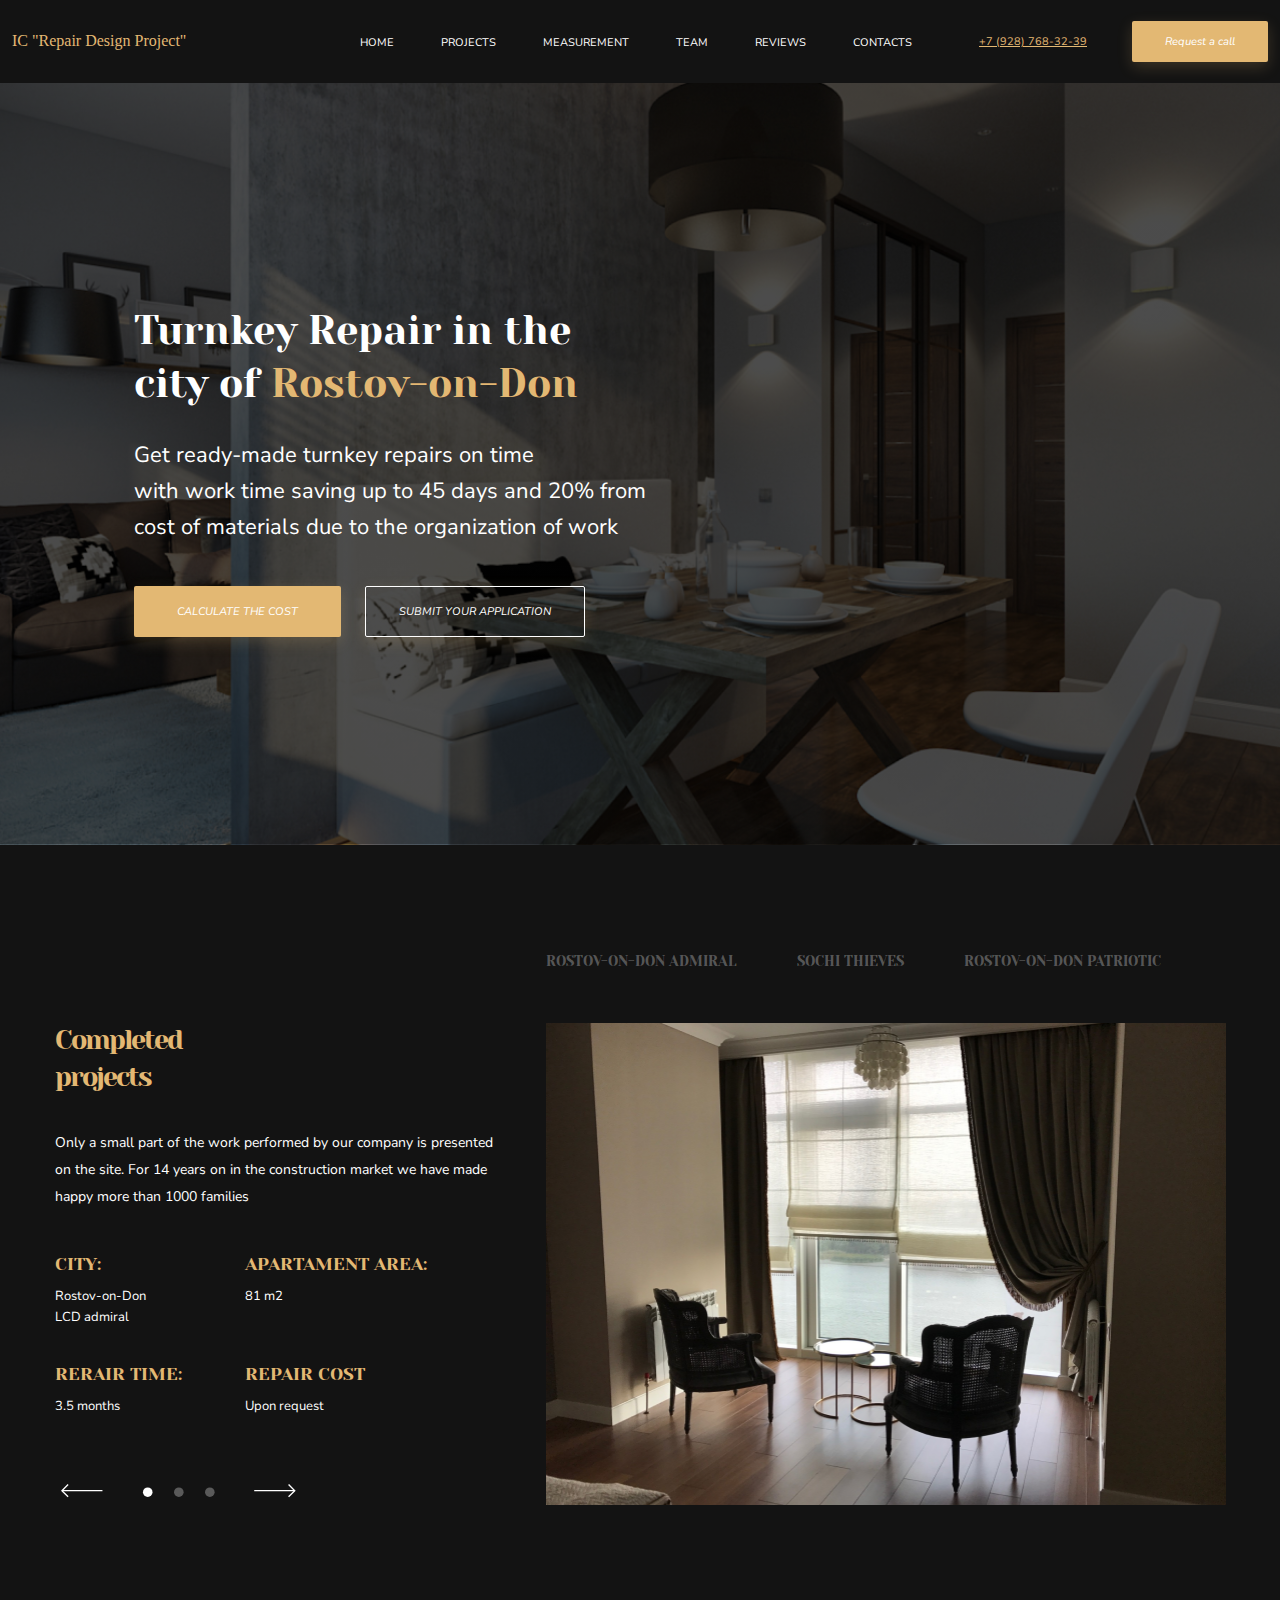
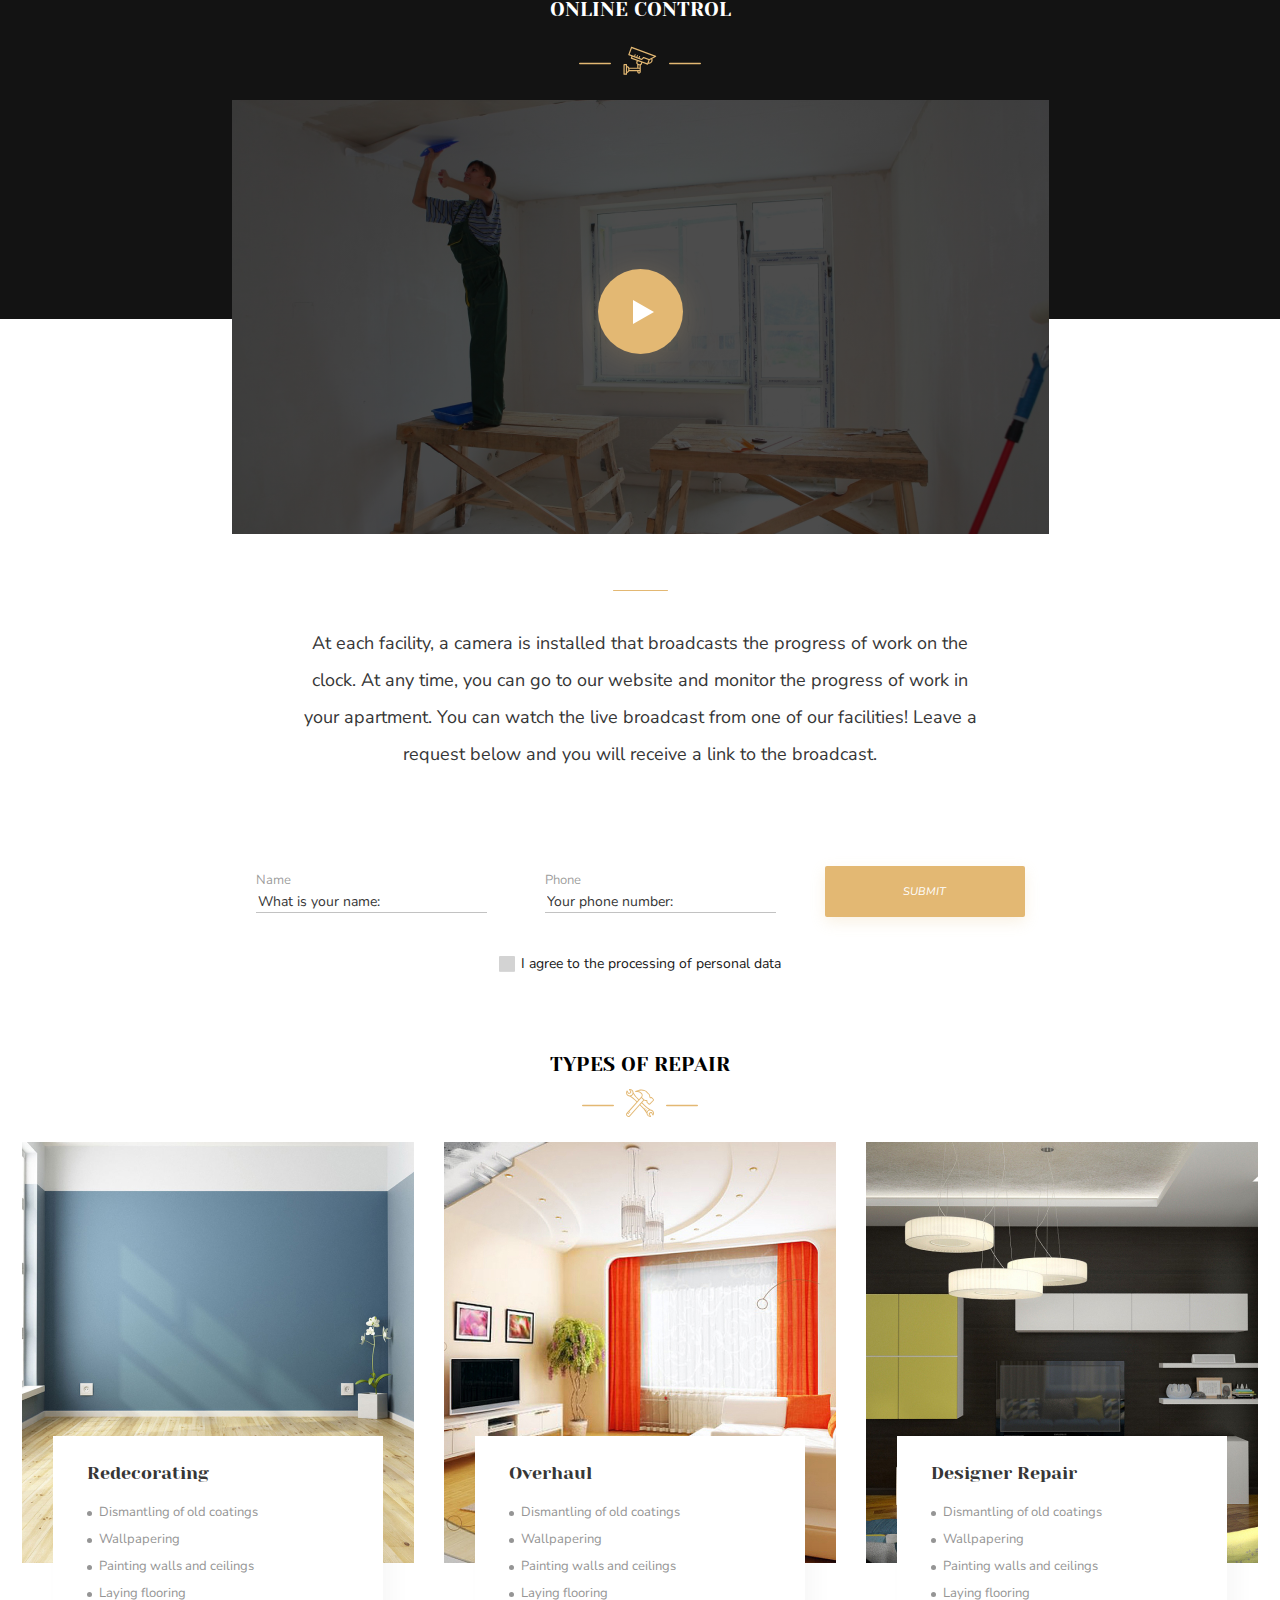
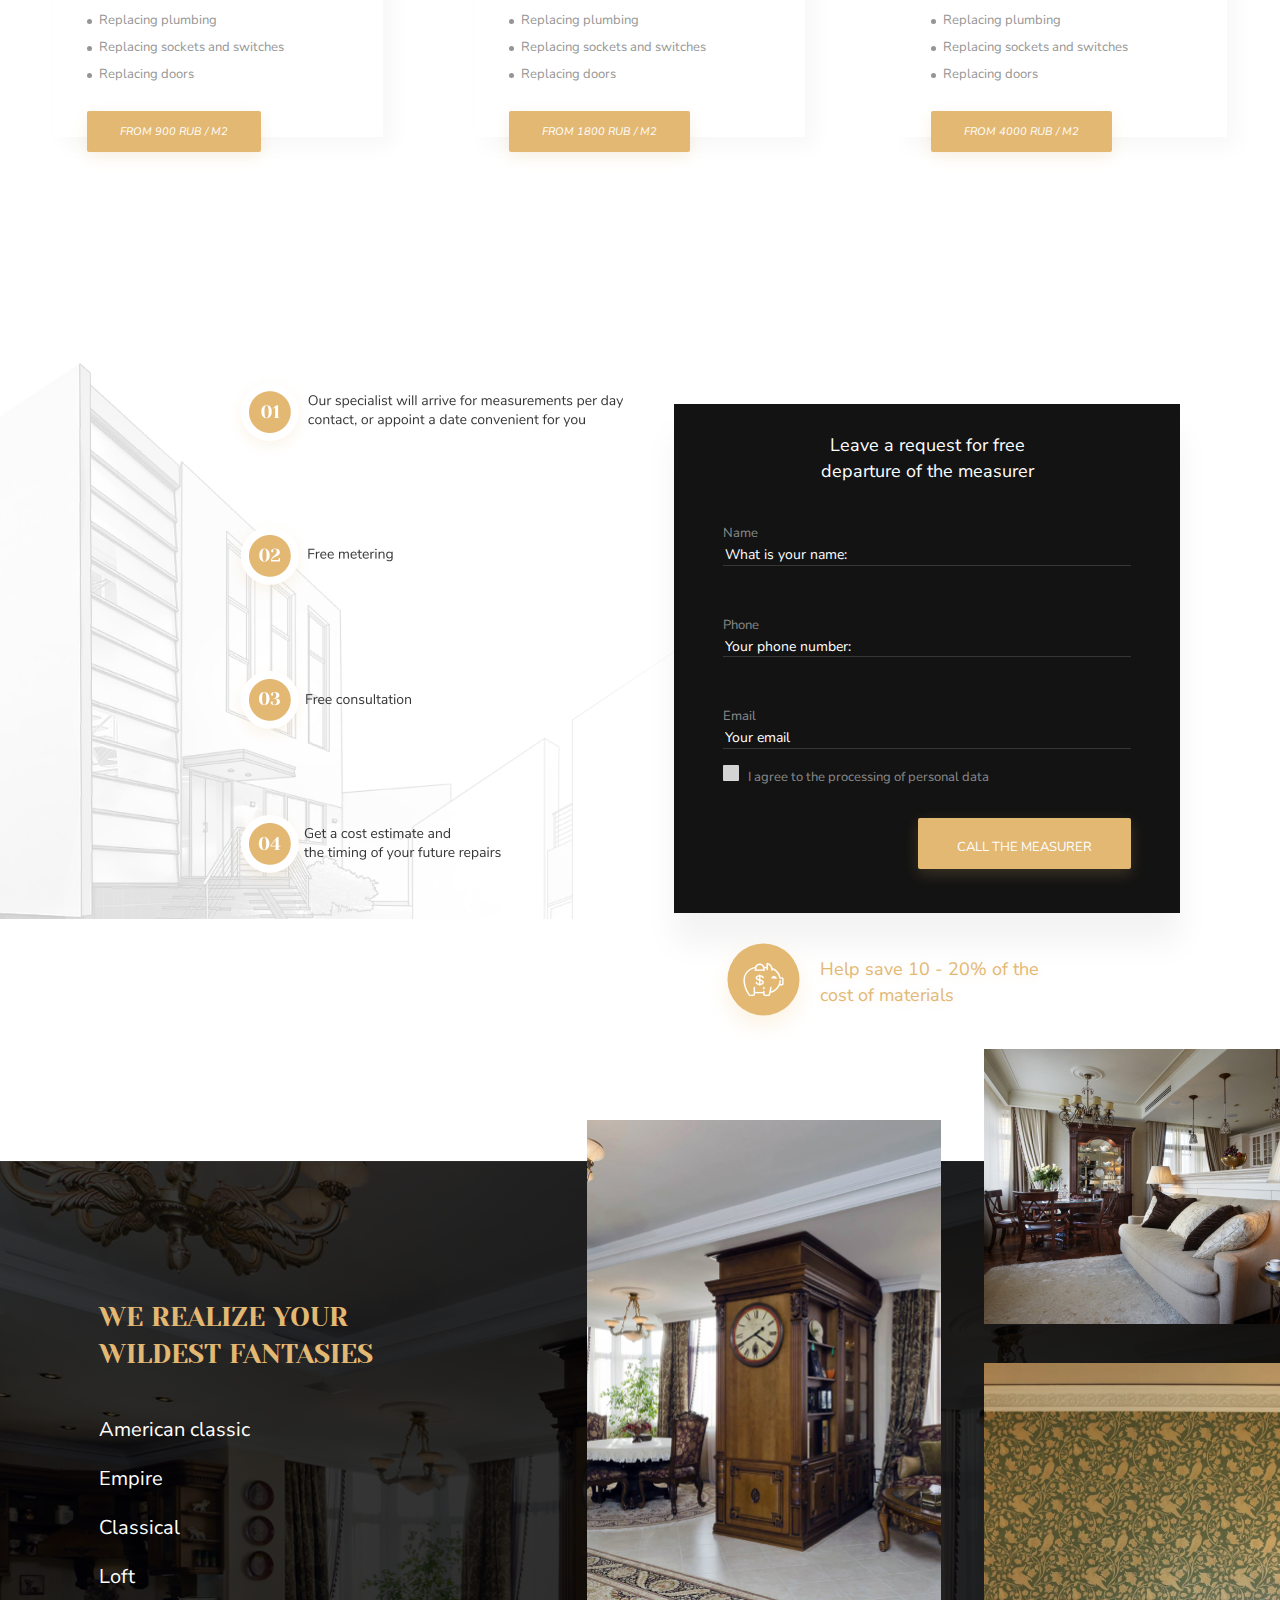
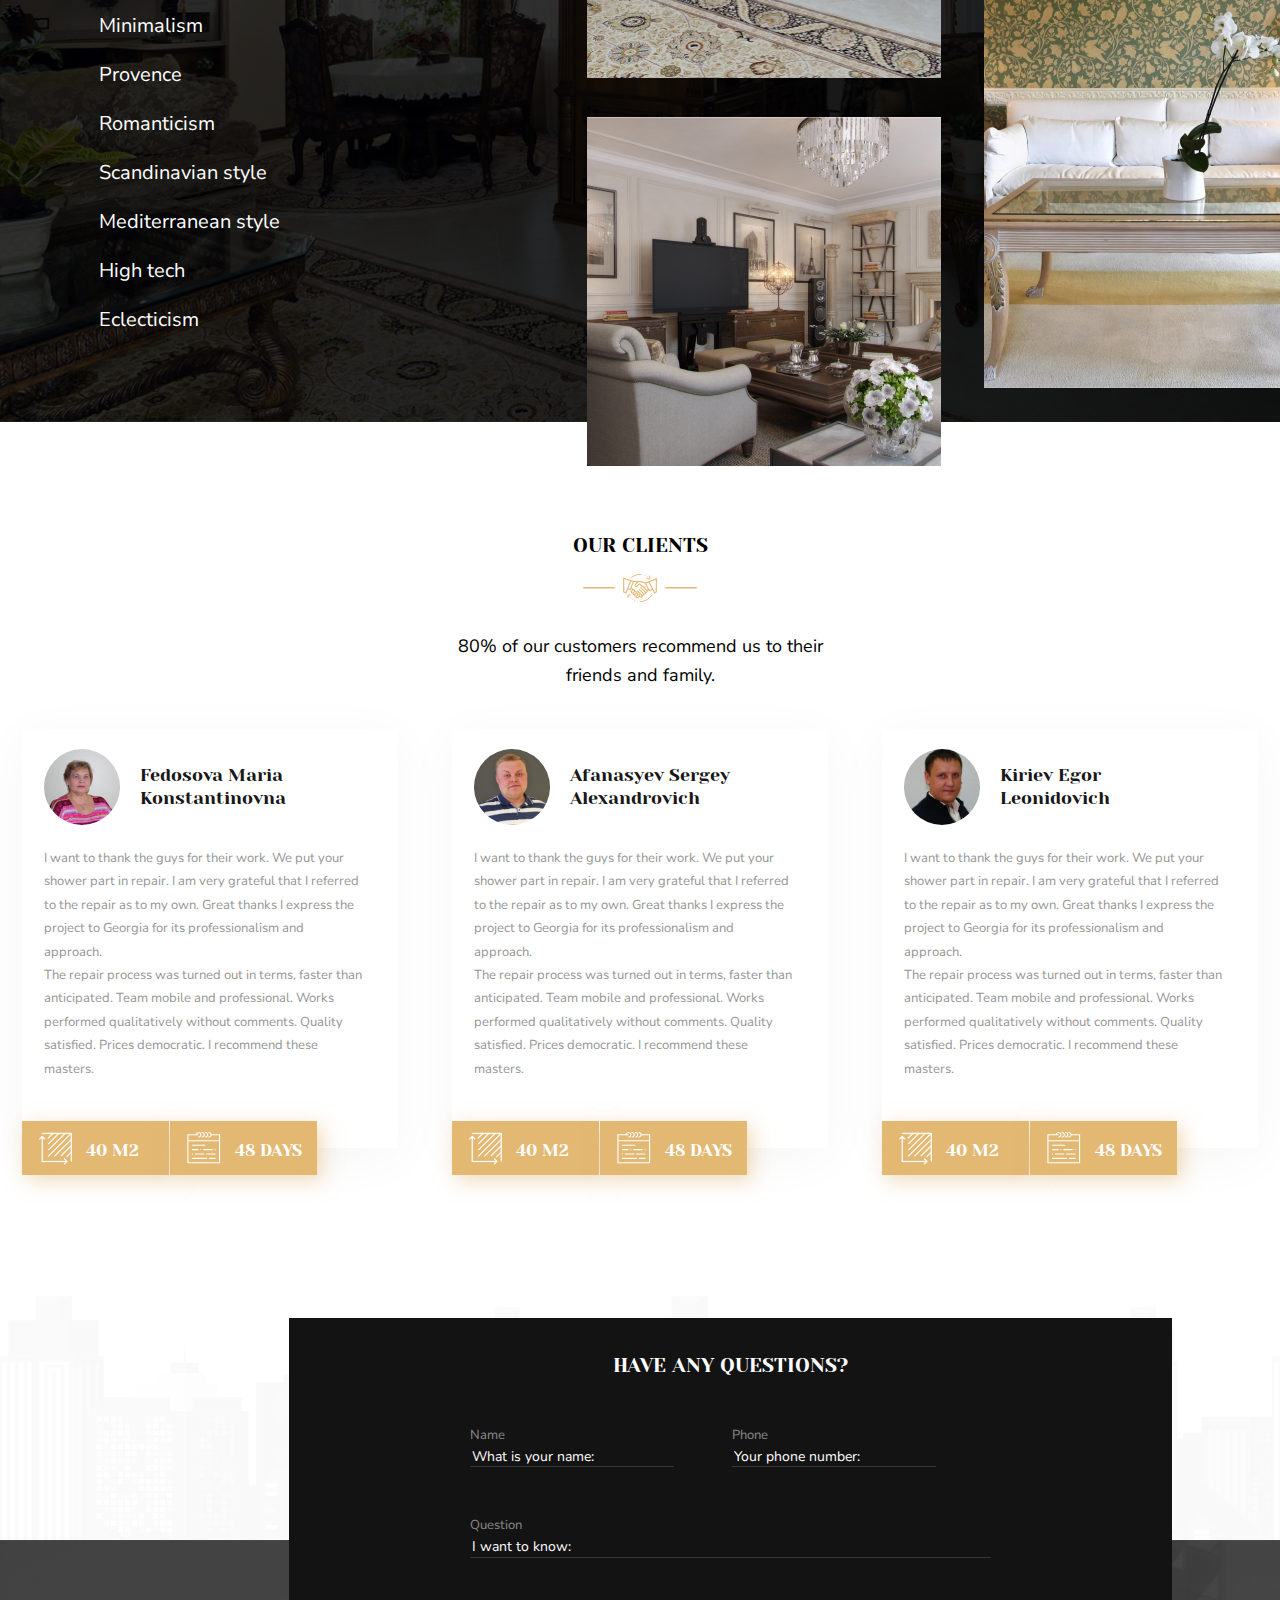
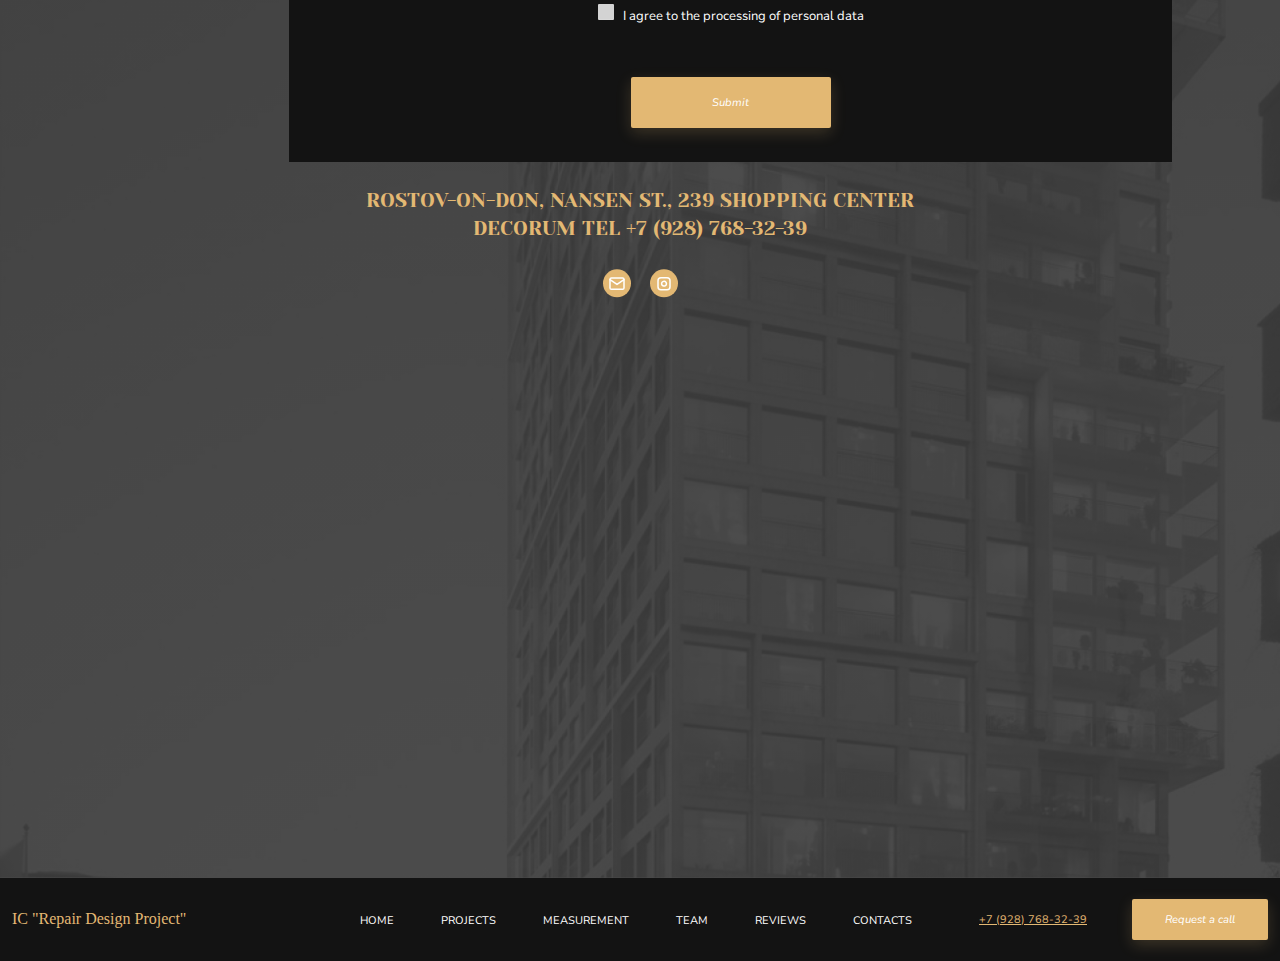
==== commit b04d6056: "update style.css" ====
--- a/index.html
+++ b/index.html
@@ -4,7 +4,7 @@
     <meta charset="UTF-8">
     <meta http-equiv="X-UA-Compatible" content="IE=edge">
     <meta name="viewport" content="width=device-width, initial-scale=1.0">
-    <title>Document</title>
+    <title>IC "Repair Design Project"</title>
     <link rel="preconnect" href="https://fonts.googleapis.com">
     <link rel="preconnect" href="https://fonts.gstatic.com" crossorigin>
     <link href="https://fonts.googleapis.com/css2?family=Nunito+Sans:ital,wght@0,200;0,300;0,400;0,600;0,700;0,800;0,900;1,200;1,300;1,400;1,600;1,700;1,800&family=Yeseva+One&display=swap" rel="stylesheet">
--- a/css/style.css
+++ b/css/style.css
@@ -44,6 +44,41 @@
     color: #FFFFFF;
 }
 
+/* custom checkbox */
+input[type="checkbox"] {
+    margin-right: 6px;
+    cursor: pointer;
+    -webkit-appearance: none;
+    -moz-appearance: none;
+    appearance: none;
+    background: lightgray;
+    height: 16px;
+    width: 16px;
+    border-radius: 1px;
+    color: white;
+}
+
+input[type="checkbox"]:checked {
+    background: #E3B873;
+    color: white;
+}
+  
+input[type="checkbox"]:after {
+    content: ' ';
+    position: relative;
+    left: 40%;
+    top: 20%;
+    width: 15%;
+    height: 40%;
+    border: solid #fff;
+    border-width: 0 2px 2px 0;
+    transform: rotate(50deg);
+    display: none;
+}
+  
+input[type="checkbox"]:checked:after {
+    display: block;
+}
 
 .container {
     max-width: 1440px;
@@ -396,7 +431,6 @@
 }
 
 .label-checkbox{
-    margin-left: 8px;
     font-family: 'Nunito Sans';
     font-style: normal;
     font-weight: 400;
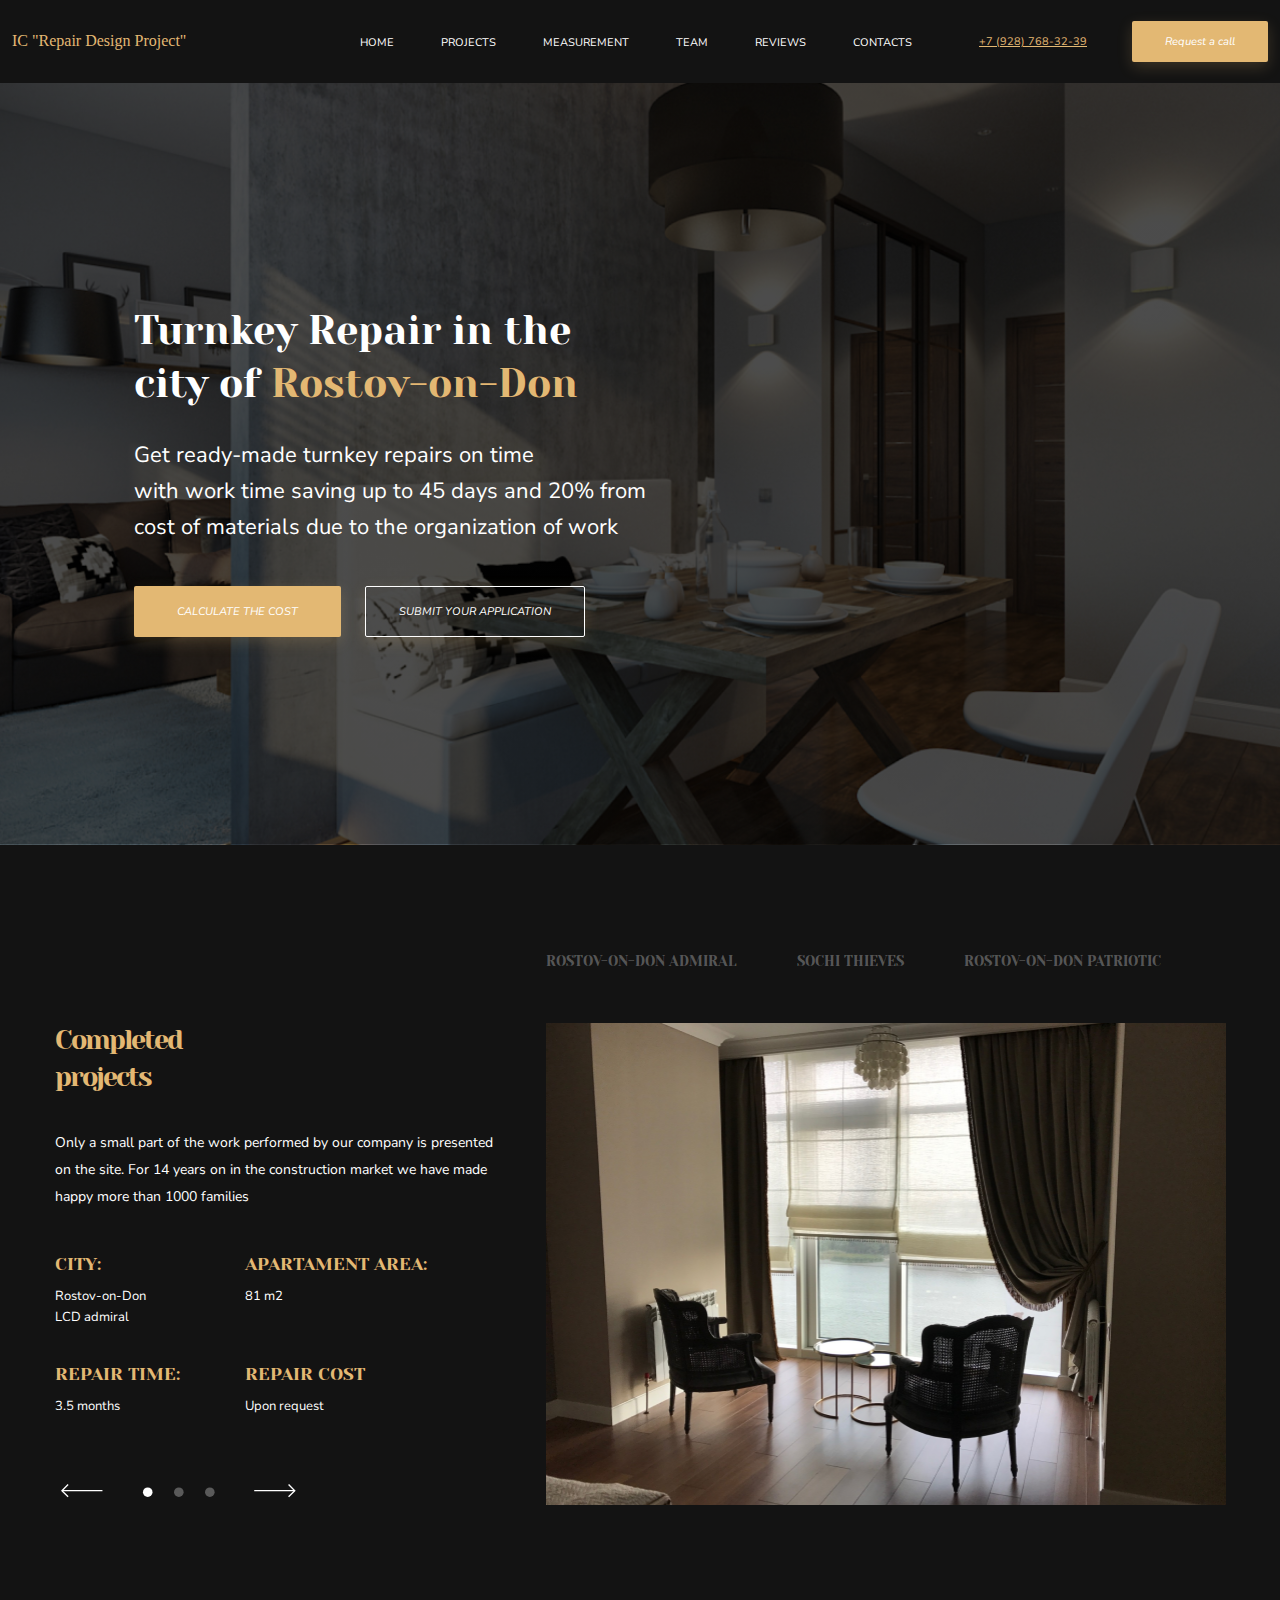
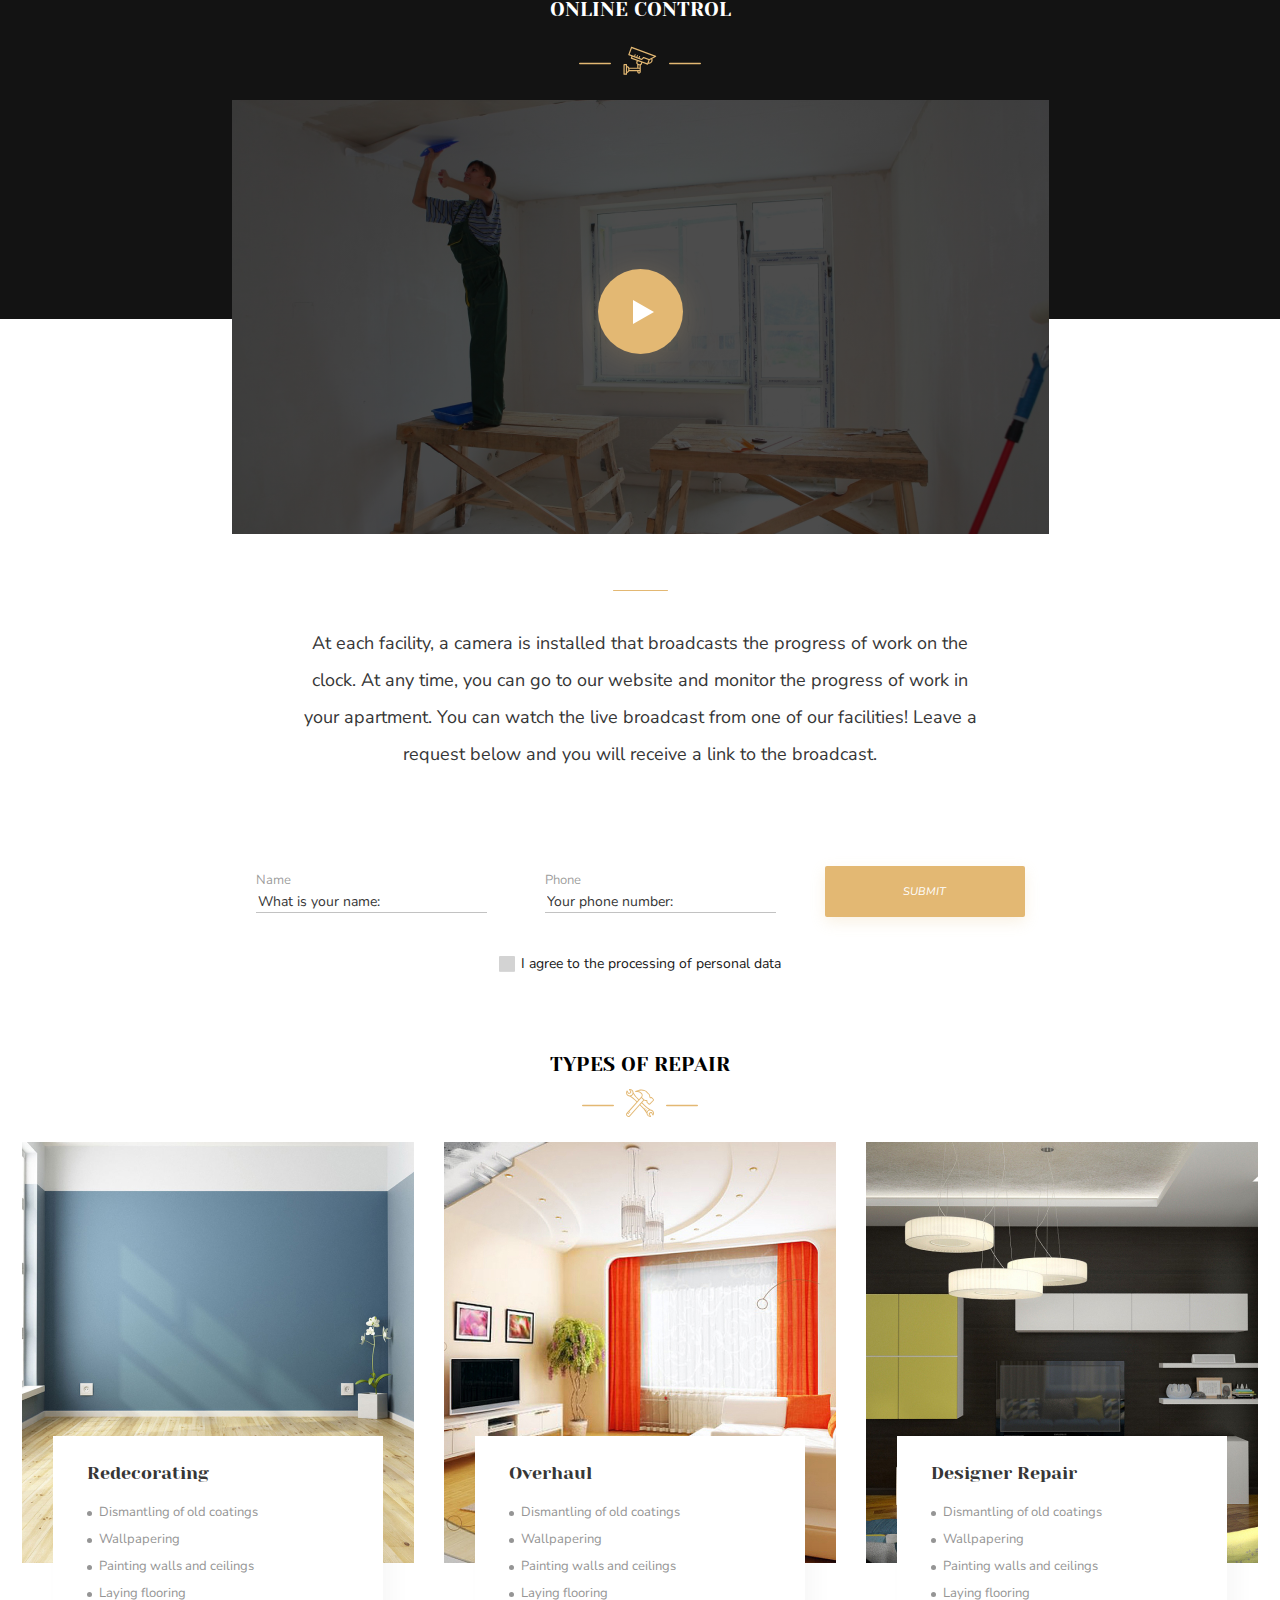
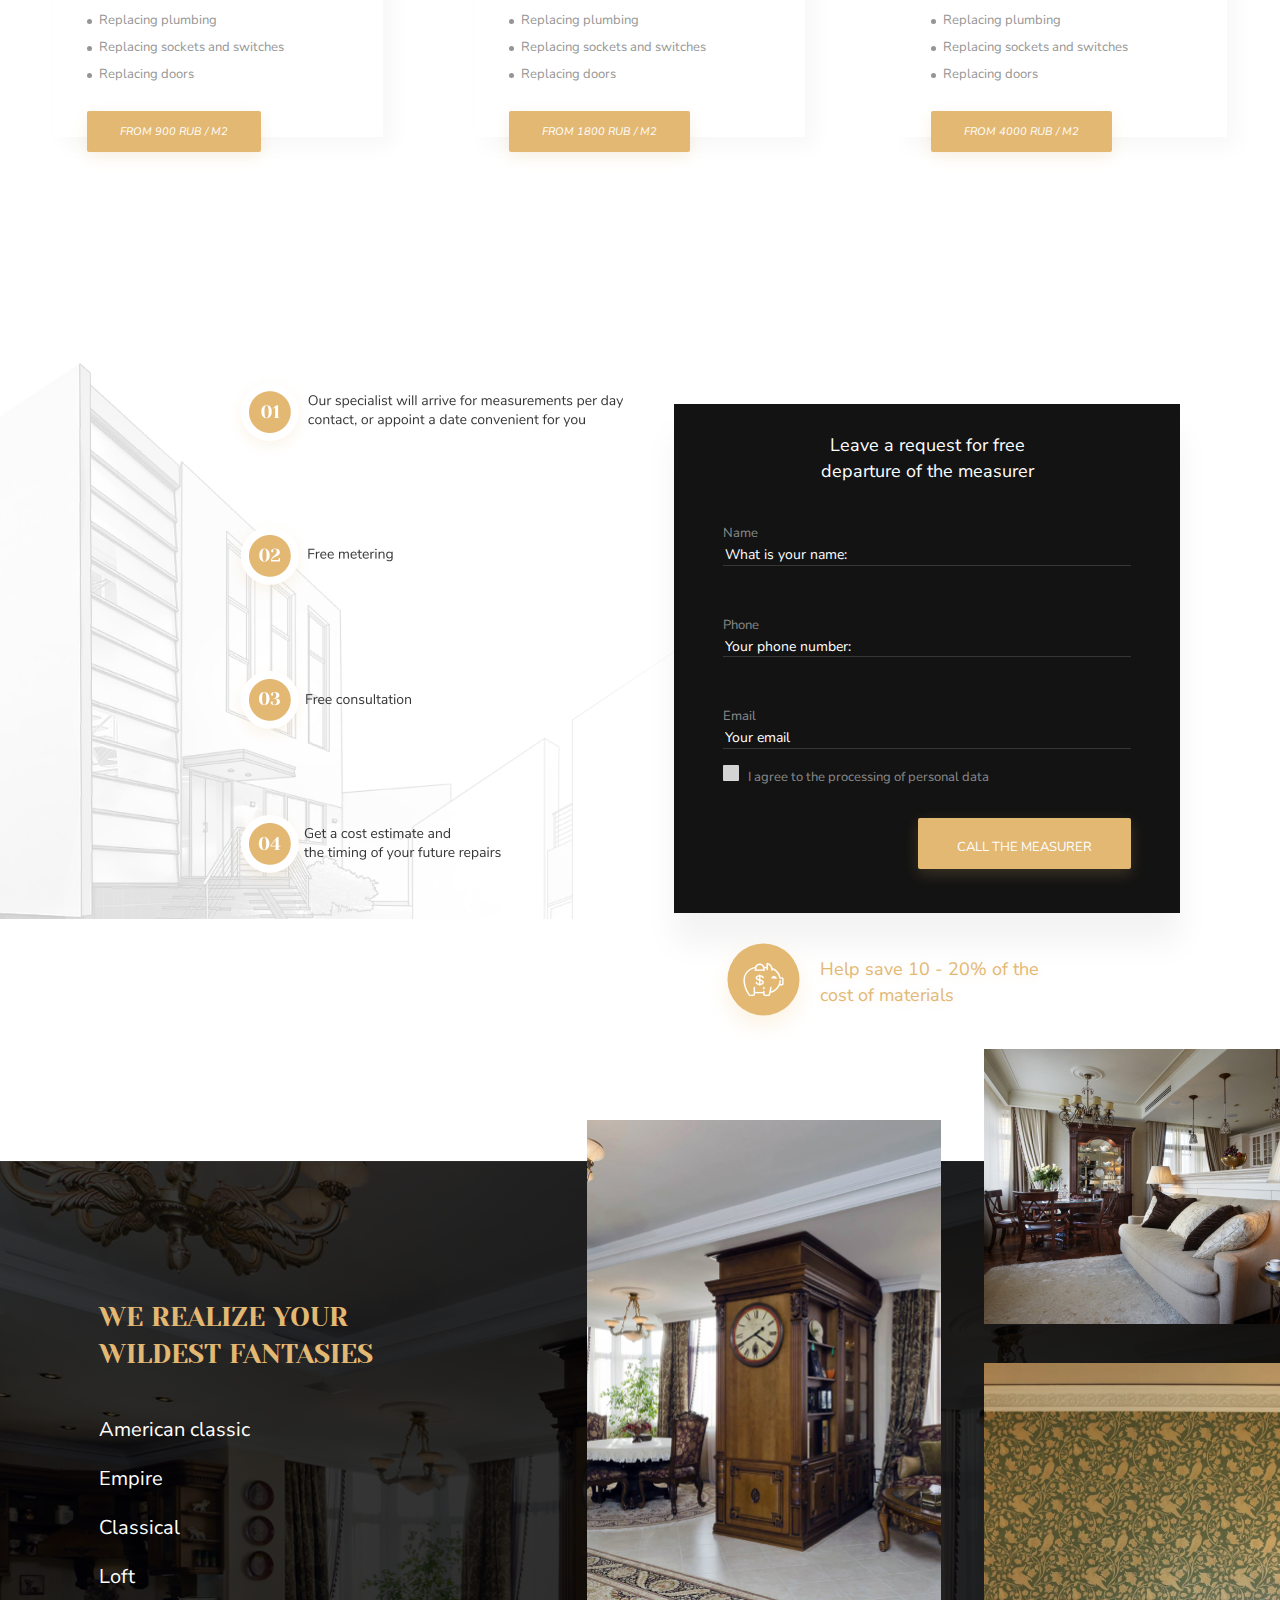
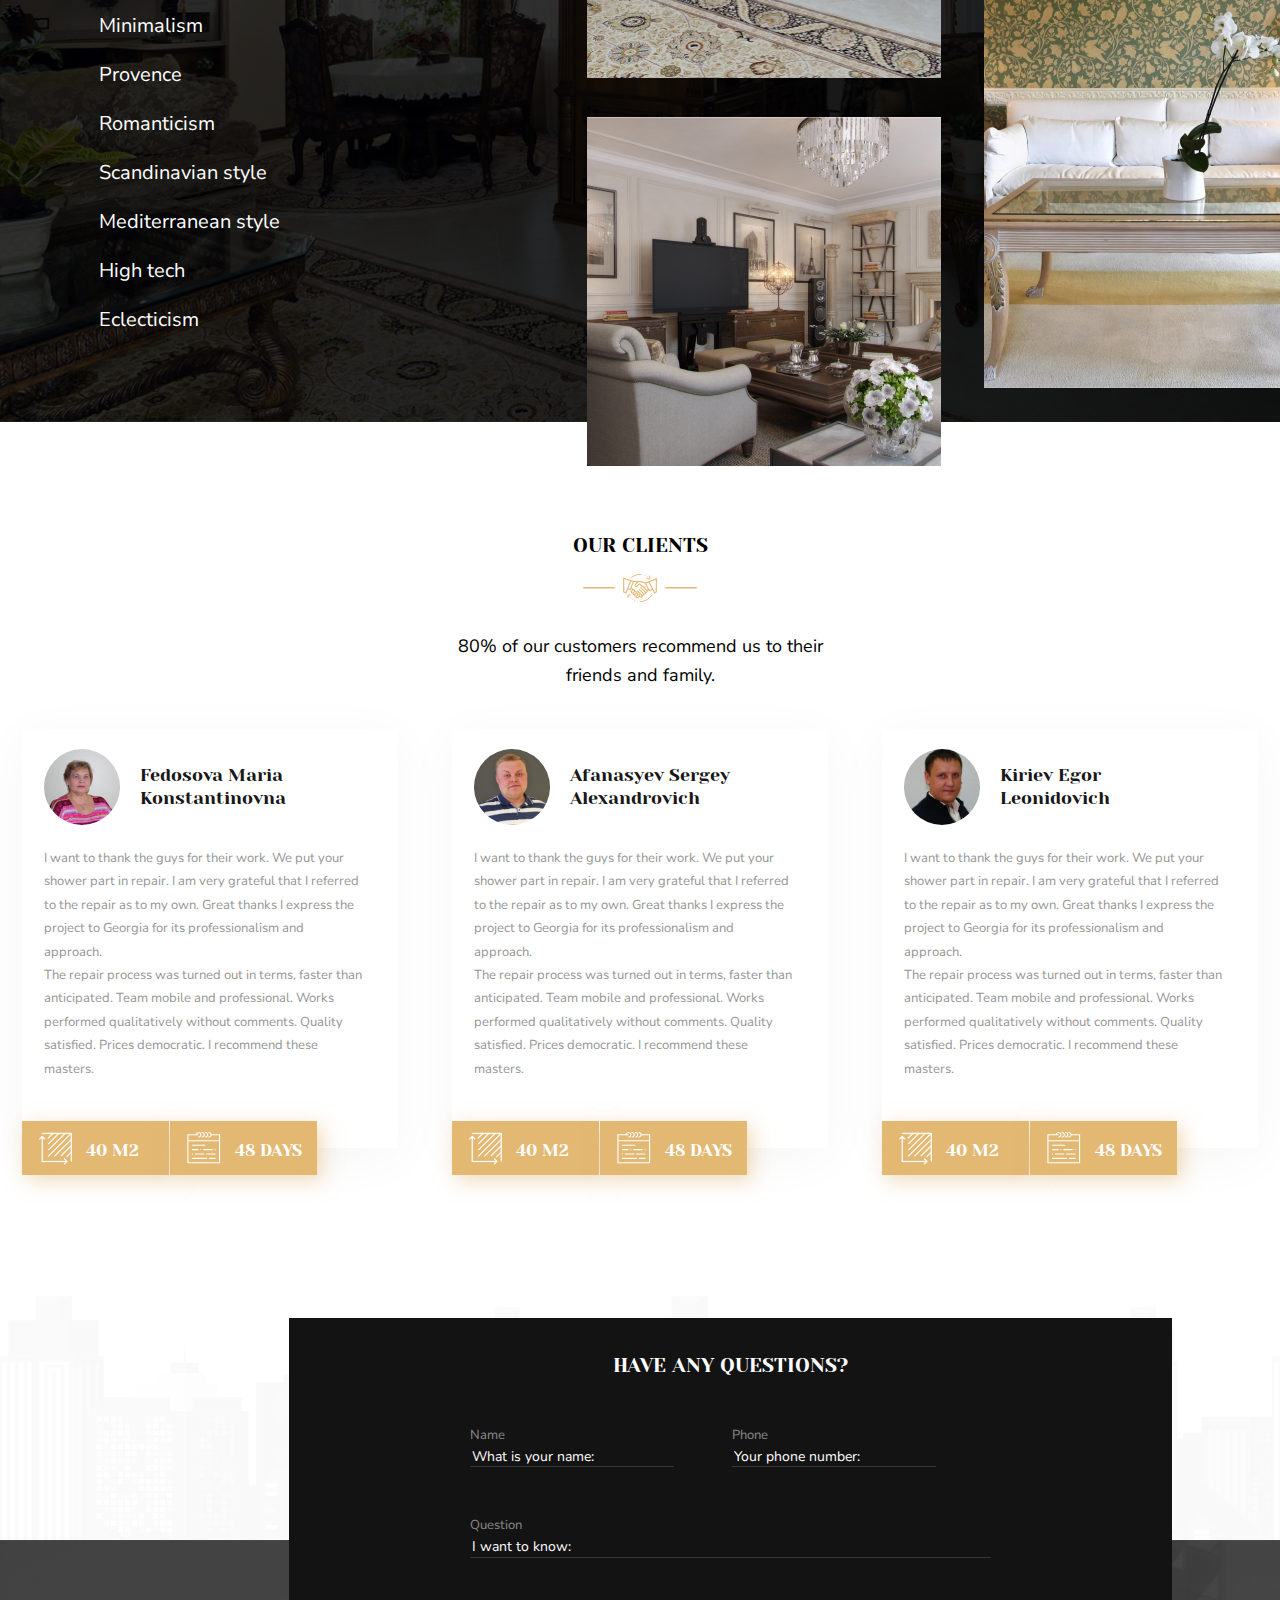
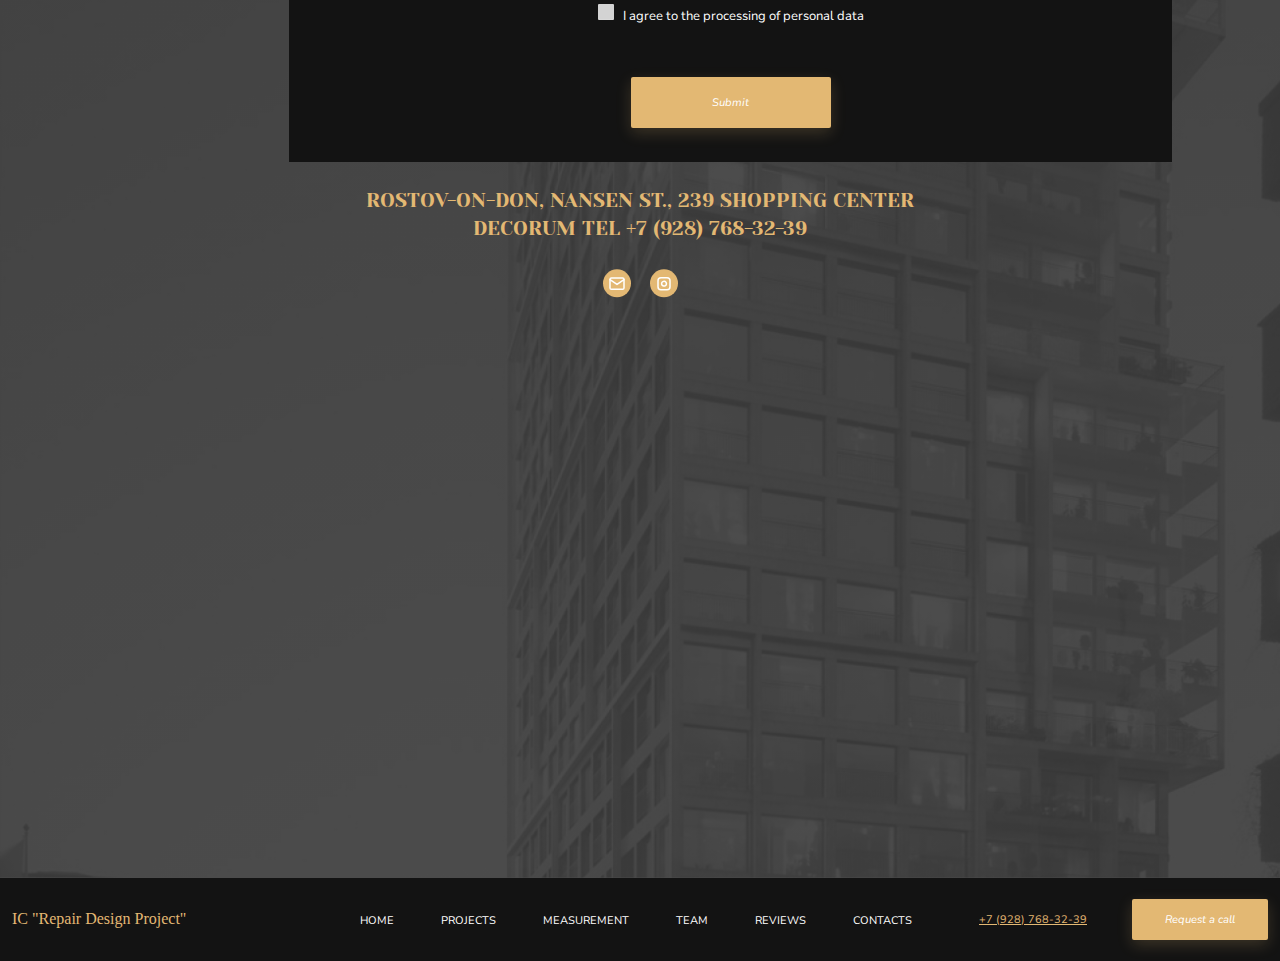
==== commit efe66fd4: "update, add BEM methodology" ====
--- a/index.html
+++ b/index.html
@@ -14,102 +14,102 @@
 </head>
 <body>
     <header class="header">
-        <div class="container header-container">
-            <div class="company-name">
+        <div class="container header__container">
+            <div class="header__company-name">
                 IC "Repair Design Project"
             </div>
-            <nav class="nav">
-                <ul class="nav-list">
-                    <li class="nav-item">
-                        <a href="" class="nav-link">HOME</a>
-                    </li>
-                    <li class="nav-item">
-                        <a href="" class="nav-link">PROJECTS</a>
-                    </li>
-                    <li class="nav-item">
-                        <a href="" class="nav-link">MEASUREMENT</a>
-                    </li>
-                    <li class="nav-item">
-                        <a href="" class="nav-link">TEAM</a>
-                    </li>
-                    <li class="nav-item">
-                        <a href="" class="nav-link">REVIEWS</a>
-                    </li>
-                    <li class="nav-item">
-                        <a href="" class="nav-link">CONTACTS</a>
+            <nav class="nav header__nav">
+                <ul class="nav__list">
+                    <li class="nav__item">
+                        <a href="" class="nav__link">Home</a>
+                    </li>
+                    <li class="nav__item">
+                        <a href="" class="nav__link">Projects</a>
+                    </li>
+                    <li class="nav__item">
+                        <a href="" class="nav__link">Measurement</a>
+                    </li>
+                    <li class="nav__item">
+                        <a href="" class="nav__link">Team</a>
+                    </li>
+                    <li class="nav__item">
+                        <a href="" class="nav__link">Reviews</a>
+                    </li>
+                    <li class="nav__item">
+                        <a href="" class="nav__link">Contacts</a>
                     </li>
                 </ul>
             </nav>
-            <a href="tel:+79287683239" class="header-phone-number">+7 (928) 768-32-39</a>
-            <button class="btn header-btn">Request a call</button>
+            <a href="tel:+79287683239" class="header__phone-number">+7 (928) 768-32-39</a>
+            <button class="btn header__btn">Request a call</button>
         </div>
     </header>
 
     <main>
         <!-- Hero -->
         <section class="section-hero">
-            <div class="container section-hero-container">
-                <div class="section-hero-content">
-                    <h1 class="title section-hero-title">Turnkey Repair in the city of <span class="section-hero-title-city">Rostov-on-Don</span></h1>
-                    <p class="section-hero-text">Get ready-made turnkey repairs on time <br> with work time saving up to 45 days and 20% from cost of materials due to the organization of work</p>
-                    <button class="btn btn-hero btn-hero-calculate">CALCULATE THE COST</button>
-                    <button class="btn btn-hero btn-hero-submit">SUBMIT YOUR APPLICATION</button>
+            <div class="container section-hero__container">
+                <div class="section-hero__content">
+                    <h1 class="title section-hero__title">Turnkey Repair in the city of <span class="title__city">Rostov-on-Don</span></h1>
+                    <p class="section-hero__text">Get ready-made turnkey repairs on time <br> with work time saving up to 45 days and 20% from cost of materials due to the organization of work</p>
+                    <button class="btn section-hero__btn section-hero__btn-calculate">Calculate the cost</button>
+                    <button class="btn section-hero__btn section-hero__btn-submit">Submit your application</button>
                 </div>
             </div>
         </section>
         <!-- Completed projects -->
         <section class="section-project">
-            <div class="container section-project-contrainer">
-                <div class="section-project-content">
-                    <h2 class="title section-project-title">Completed projects</h2>
-                    <p class="section-project-text">Only a small part of the work performed by our company is presented on the site. For 14 years on in the construction market we have made happy more than 1000 families</p>
-                    <ul class="description-project-list">
-                        <li class="description-project-item">
-                            <h3 class="description-project-title">CITY:</h3>
-                            <div class="description-project-text description-project-text-city">Rostov-on-Don</div>
-                            <div class="description-project-text description-project-text-district">LCD admiral</div>
+            <div class="container section-project__contrainer">
+                <div class="section-project__content">
+                    <h2 class="title section-project__title">Completed projects</h2>
+                    <p class="section-project__text">Only a small part of the work performed by our company is presented on the site. For 14 years on in the construction market we have made happy more than 1000 families</p>
+                    <ul class="description-project-list section-project__description-project-list">
+                        <li class="description-project-list__item">
+                            <h3 class="description-project-list__title">City:</h3>
+                            <div class="description-project-list__text description-project-list__text-city">Rostov-on-Don</div>
+                            <div class="description-project-list__text description-project-list__text-district">LCD admiral</div>
                         </li>
-                        <li class="description-project-item">
-                            <h3 class="description-project-title">APARTAMENT AREA:</h3>
-                            <span class="description-project-text">81 m2</span>
+                        <li class="description-project-list__item">
+                            <h3 class="description-project-list__title">Apartament area:</h3>
+                            <span class="description-project-list__text">81 m2</span>
                         </li>
-                        <li class="description-project-item">
-                            <h3 class="description-project-title">RERAIR TIME:</h3>
-                            <span class="description-project-text">3.5 months</span>
+                        <li class="description-project-list__item">
+                            <h3 class="description-project-list__title">Repair time:</h3>
+                            <span class="description-project-list__text">3.5 months</span>
                         </li>
-                        <li class="description-project-item">
-                            <h3 class="description-project-title">REPAIR COST</h3>
-                            <span class="description-project-text">Upon request</span>
+                        <li class="description-project-list__item">
+                            <h3 class="description-project-list__title">Repair cost</h3>
+                            <span class="description-project-list__text">Upon request</span>
                         </li>
                     </ul>
-                    <div class="slider">
-                        <button class="slider-btn">
+                    <div class="slider section-project__slider">
+                        <button class="slider__btn">
                             <img src="./img/vector-left.svg" alt="vector-left.svg">
                         </button>
-                        <ul class="slider-list">
-                            <li class="slider-item"><img src="./img/dot-white.svg" alt="dot-white.svg"></li>
-                            <li class="slider-item"><img src="./img/dot-grey.svg" alt="dot-grey.svg"></li>
-                            <li class="slider-item"><img src="./img/dot-grey.svg" alt="dot-grey.svg"></li>
+                        <ul class="slider__list">
+                            <li class="slider__item"><img src="./img/dot-white.svg" alt="dot-white.svg"></li>
+                            <li class="slider__item"><img src="./img/dot-grey.svg" alt="dot-grey.svg"></li>
+                            <li class="slider__item"><img src="./img/dot-grey.svg" alt="dot-grey.svg"></li>
                         </ul>
-                        <button class="slider-btn">
+                        <button class="slider__btn">
                             <img src="./img/vector-right.svg" alt="vector-right.svg">
                         </button>
                     </div>
-                    <ul class="address-project-list">
-                        <li class="address-project-item"> <a href="" class="address-project-item-link">Rostov-on-Don Admiral</a></li>
-                        <li class="address-project-item"> <a href="" class="address-project-item-link">Sochi Thieves</a></li>
-                        <li class="address-project-item"> <a href="" class="address-project-item-link">Rostov-on-Don Patriotic</a></li>
+                    <ul class="address-project-list section-project__address-project-list">
+                        <li class="address-project-list__item"> <a href="" class="address-project-list__link">Rostov-on-Don Admiral</a></li>
+                        <li class="address-project-list__item"> <a href="" class="address-project-list__link">Sochi Thieves</a></li>
+                        <li class="address-project-list__item"> <a href="" class="address-project-list__link">Rostov-on-Don Patriotic</a></li>
                     </ul>
-                    <img src="./img/image-project.png" alt="project-img" class="project-img">
-                </div>
-                <h3 class="subtitle section-project-subtitle">ONLINE CONTROL</h3>
-                <div style="text-align: center;" class="section-project-cam-svg">
-                    <img src="./img/line.svg" alt="line.svg">
-                    <img style="transform: translateY(10px); margin: 0 8px;" src="./img/cam.svg" alt="cam.svg">
-                    <img src="./img/line.svg" alt="line.svg">
-                </div>
-                <div class="section-project-video">
-                    <button class="video-play-btn"></button>
+                    <img src="./img/image-project.png" alt="project-img" class="section-project__project-img">
+                </div>
+                <h3 class="subtitle section-project__subtitle">Online control</h3>
+                <div class="cam-svg section-project__cam-svg">
+                    <img src="./img/line.svg" alt="line.svg" class="cam-svg__line">
+                    <img src="./img/cam.svg" alt="cam.svg" class="cam-svg__cam">
+                    <img src="./img/line.svg" alt="line.svg" class="cam-svg__line">
+                </div>
+                <div class="video section-project__video">
+                    <button class="video__btn-play"></button>
                     <video width="817" height="434" playsinline>
                         <source src="" type="video/mp4">
                         <source src="" type="video/webm">
@@ -119,25 +119,25 @@
         </section>
         <!-- ONLINE CONTROL -->
         <section class="section-online-control">
-            <div class="container section-online-control-container">
-                <hr style="margin: 0 auto; width: 55px; height: 1.5px; background: #E3B873; border-radius: 30px; border: none;">
-                <p class="section-online-control-description">
+            <div class="container section-online-control__container">
+                <hr class="section-online-control__line">
+                <p class="section-online-control__description">
                     At each facility, a camera is installed that broadcasts the progress of work on the clock. At any time, you can go to our website and monitor the progress of work in your apartment. You can watch the live broadcast from one of our facilities! Leave a request below and you will receive a link to the broadcast.
                 </p>
-                <form action="" method="post" target="_blank" class="section-online-control-form">
-                    <div style="margin-right: 58px;">
-                        <label class="section-online-control-label" for="section-online-control-name">Name</label>
-                        <input required type="text" name="name" placeholder="What is your name:" class="section-online-control-input" id="section-online-control-name">
-                    </div>
-                    <div style="margin-right: 49px;">
-                        <label class="section-online-control-label" for="section-online-control-phone" >Phone</label>
-                        <input required type="tel" name="phone" placeholder="Your phone number:"class="section-online-control-input" id="section-online-control-phone"> 
-                    </div>
-                    <button type="submit" class="btn btn-submit section-online-control-btn-submit">
-                        SUBMIT
+                <form action="" method="post" target="_blank" class="simple-form section-online-control__simple-form">
+                    <div class="simple-form__block">
+                        <label class="simple-form__label" for="section-online-control-name">Name</label>
+                        <input required type="text" name="name" placeholder="What is your name:" class="simple-form__input" id="section-online-control-name">
+                    </div>
+                    <div class="simple-form__block">
+                        <label class="simple-form__label" for="section-online-control-phone" >Phone</label>
+                        <input required type="tel" name="phone" placeholder="Your phone number:"class="simple-form__input" id="section-online-control-phone"> 
+                    </div>
+                    <button type="submit" class="btn btn-submit simple-form__btn-submit">
+                        Submit
                     </button>
-                    <input required type="checkbox" name="processing-personal-data" class="section-online-control-checkbox" id="section-online-control-checkbox">
-                    <label class="section-online-control-label label-checkbox" for="section-online-control-checkbox">
+                    <input required type="checkbox" name="processing-personal-data" class="simple-form__checkbox" id="section-online-control-checkbox">
+                    <label class="simple-form__label simple-form__label-checkbox" for="section-online-control-checkbox">
                         I agree to the processing of personal data
                     </label>
                 </form>
@@ -145,57 +145,57 @@
         </section>
         <!-- TYPES OF REPAIR -->
         <section class="section-types">
-            <div class="container section-types-container">
-                <h3 class="subtitle section-types-subtitle">TYPES OF REPAIR</h3>
-                <div style="text-align: center;" class="section-types-svg">
-                    <img src="./img/line.svg" alt="line.svg">
-                    <img style="transform: translateY(10px); margin: 0 8px;" src="./img/repair.svg" alt="cam.svg">
-                    <img src="./img/line.svg" alt="line.svg">
-                </div>
-                <ul class="types-list">
-                    <li class="types-item">
-                        <div class="types-description">
-                            <h4 class="types-description-title">Redecorating</h4>
-                            <ul class="types-description-list">
-                                <li class="types-description-item">Dismantling of old coatings</li>
-                                <li class="types-description-item">Wallpapering</li>
-                                <li class="types-description-item">Painting walls and ceilings</li>
-                                <li class="types-description-item">Laying flooring</li>
-                                <li class="types-description-item">Replacing plumbing</li>
-                                <li class="types-description-item">Replacing sockets and switches</li>
-                                <li class="types-description-item">Replacing doors</li>
+            <div class="container section-types__container">
+                <h3 class="subtitle section-types__subtitle">Types of repair</h3>
+                <div class="repair-svg section-types__repair-svg">
+                    <img src="./img/line.svg" alt="line.svg" class="repair-svg__line">
+                    <img src="./img/repair.svg" alt="repair.svg" class="repair-svg__middle">
+                    <img src="./img/line.svg" alt="line.svg" class="repair-svg__line">
+                </div>
+                <ul class=" types-list section-types__types-list">
+                    <li class="types-item types-list__types-item">
+                        <div class="types-item__description">
+                            <h4 class="types-item__description-title">Redecorating</h4>
+                            <ul class="types-item__description-list">
+                                <li class="types-item__description-item">Dismantling of old coatings</li>
+                                <li class="types-item__description-item">Wallpapering</li>
+                                <li class="types-item__description-item">Painting walls and ceilings</li>
+                                <li class="types-item__description-item">Laying flooring</li>
+                                <li class="types-item__description-item">Replacing plumbing</li>
+                                <li class="types-item__description-item">Replacing sockets and switches</li>
+                                <li class="types-item__description-item">Replacing doors</li>
                             </ul>
-                            <button class="btn types-description-btn">FROM 900 RUB / M2</button>
-                        </div>
-                    </li>
-                    <li class="types-item">
-                        <div class="types-description">
-                            <h4 class="types-description-title">Overhaul</h4>
-                            <ul class="types-description-list">
-                                <li class="types-description-item">Dismantling of old coatings</li>
-                                <li class="types-description-item">Wallpapering</li>
-                                <li class="types-description-item">Painting walls and ceilings</li>
-                                <li class="types-description-item">Laying flooring</li>
-                                <li class="types-description-item">Replacing plumbing</li>
-                                <li class="types-description-item">Replacing sockets and switches</li>
-                                <li class="types-description-item">Replacing doors</li>
+                            <button class="btn types-item__description-btn">From 900 rub / m2</button>
+                        </div>
+                    </li>
+                    <li class="types-item types-list__types-item">
+                        <div class="types-item__description">
+                            <h4 class="types-item__description-title">Overhaul</h4>
+                            <ul class="types-item__description-list">
+                                <li class="types-item__description-item">Dismantling of old coatings</li>
+                                <li class="types-item__description-item">Wallpapering</li>
+                                <li class="types-item__description-item">Painting walls and ceilings</li>
+                                <li class="types-item__description-item">Laying flooring</li>
+                                <li class="types-item__description-item">Replacing plumbing</li>
+                                <li class="types-item__description-item">Replacing sockets and switches</li>
+                                <li class="types-item__description-item">Replacing doors</li>
                             </ul>
-                            <button class="btn types-description-btn">FROM 1800 RUB / M2</button>
-                        </div>
-                    </li>
-                    <li class="types-item">
-                        <div class="types-description">
-                            <h4 class="types-description-title">Designer Repair</h4>
-                            <ul class="types-description-list">
-                                <li class="types-description-item">Dismantling of old coatings</li>
-                                <li class="types-description-item">Wallpapering</li>
-                                <li class="types-description-item">Painting walls and ceilings</li>
-                                <li class="types-description-item">Laying flooring</li>
-                                <li class="types-description-item">Replacing plumbing</li>
-                                <li class="types-description-item">Replacing sockets and switches</li>
-                                <li class="types-description-item">Replacing doors</li>
+                            <button class="btn types-item__description-btn">From 1800 rub / m2</button>
+                        </div>
+                    </li>
+                    <li class="types-item types-list__types-item">
+                        <div class="types-item__description">
+                            <h4 class="types-item__description-title">Designer Repair</h4>
+                            <ul class="types-item__description-list">
+                                <li class="types-item__description-item">Dismantling of old coatings</li>
+                                <li class="types-item__description-item">Wallpapering</li>
+                                <li class="types-item__description-item">Painting walls and ceilings</li>
+                                <li class="types-item__description-item">Laying flooring</li>
+                                <li class="types-item__description-item">Replacing plumbing</li>
+                                <li class="types-item__description-item">Replacing sockets and switches</li>
+                                <li class="types-item__description-item">Replacing doors</li>
                             </ul>
-                            <button class="btn types-description-btn">FROM 4000 RUB / M2</button>
+                            <button class="btn types-item__description-btn">From 4000 rub / m2</button>
                         </div>
                     </li>
                 </ul>
@@ -203,108 +203,108 @@
         </section>
         <!-- REQUEST -->
         <section class="section-request">
-            <div class="container section-request-conteiner">
-                <div class="section-request-content">
-                    <form action="" method="post" target="_blank" class="section-request-form">
-                        <h3 class="section-request-form-title">Leave a request for free departure of the measurer</h3>
+            <div class="container section-request__container">
+                <div class="section-request__content">
+                    <form action="" method="post" target="_blank" class="form-request section-request__form-request">
+                        <h3 class="form-request__title">Leave a request for free departure of the measurer</h3>
                         <label for="section-request-name">Name</label>
-                        <input style="margin-bottom: 49px;" required type="text" name="name" placeholder="What is your name:" class="section-request-input" id="section-request-name">
+                        <input required type="text" name="name" placeholder="What is your name:" class="form-request__input form-request__input_mb_large" id="section-request-name">
                         <label for="section-request-phone" >Phone</label>
-                        <input style="margin-bottom: 49px;" required type="tel" name="phone" placeholder="Your phone number:" class="section-request-input" id="section-request-phone"> 
+                        <input required type="tel" name="phone" placeholder="Your phone number:" class="form-request__input form-request__input_mb_large" id="section-request-phone"> 
                         <label for="section-request-email" >Email</label>
-                        <input style="margin-bottom: 16px;" required type="email" name="email" placeholder="Your email" class="section-request-input" id="section-request-email"> 
+                        <input required type="email" name="email" placeholder="Your email" class="form-request__input form-request__input_mb_small" id="section-request-email"> 
                         <label for="section-request-checkbox">
-                            <input required type="checkbox" name="processing-personal-data" class="section-request-checkbox" id="section-request-checkbox">
+                            <input required type="checkbox" name="processing-personal-data" class="form-request__checkbox" id="section-request-checkbox">
                             I agree to the processing of personal data
                         </label>
-                        <button type="submit" class="btn btn-submit section-request-btn-submit">
+                        <button type="submit" class="btn btn-submit form-request__btn-submit">
                             Call the measurer
                         </button>
                     </form>
-                    <div class="special-offers">   
-                        <img class="special-offers-img" src="./img/special-offers-icon.svg" alt="special-offers-icon">
-                        <span class="special-offers-text">Help save 10 - 20% of the cost of materials</span>
+                    <div class="special-offers section-request__special-offers">   
+                        <img class="special-offers__img" src="./img/special-offers-icon.svg" alt="special-offers-icon">
+                        <span class="special-offers__text">Help save 10 - 20% of the cost of materials</span>
                     </div>
                 </div>
             </div>
         </section>
         <!-- SECTION-STYLES -->
         <section class="section-styles">
-            <div class="container section-styles-container">
-                <h2 class="title section-styles-title">WE REALIZE YOUR WILDEST FANTASIES</h2>
-                <ul class="styles-list">
-                    <li class="styles-item"><a href="" class="styles-item-link">American classic</a></li>
-                    <li class="styles-item"><a href="" class="styles-item-link">Empire</a></li>
-                    <li class="styles-item"><a href="" class="styles-item-link">Classical</a></li>
-                    <li class="styles-item"><a href="" class="styles-item-link">Loft</a></li>
-                    <li class="styles-item"><a href="" class="styles-item-link">Minimalism</a></li>
-                    <li class="styles-item"><a href="" class="styles-item-link">Provence</a></li>
-                    <li class="styles-item"><a href="" class="styles-item-link">Romanticism</a></li>
-                    <li class="styles-item"><a href="" class="styles-item-link">Scandinavian style</a></li>
-                    <li class="styles-item"><a href="" class="styles-item-link">Mediterranean style</a></li>
-                    <li class="styles-item"><a href="" class="styles-item-link">High tech</a></li>
-                    <li class="styles-item"><a href="" class="styles-item-link">Eclecticism</a></li>
-                </ul>
-                <ul class="styles-img-list">
-                    <li class="styles-img-item"></li>
-                    <li class="styles-img-item"></li>
-                    <li class="styles-img-item"></li>
-                    <li class="styles-img-item"></li>
+            <div class="container section-styles__container">
+                <h2 class="title section-styles__title">We realize your wildest fantasies</h2>
+                <ul class="styles-list section-styles__styles-list">
+                    <li class="styles-list__item"><a href="" class="styles-list__link">American classic</a></li>
+                    <li class="styles-list__item"><a href="" class="styles-list__link">Empire</a></li>
+                    <li class="styles-list__item"><a href="" class="styles-list__link">Classical</a></li>
+                    <li class="styles-list__item"><a href="" class="styles-list__link">Loft</a></li>
+                    <li class="styles-list__item"><a href="" class="styles-list__link">Minimalism</a></li>
+                    <li class="styles-list__item"><a href="" class="styles-list__link">Provence</a></li>
+                    <li class="styles-list__item"><a href="" class="styles-list__link">Romanticism</a></li>
+                    <li class="styles-list__item"><a href="" class="styles-list__link">Scandinavian style</a></li>
+                    <li class="styles-list__item"><a href="" class="styles-list__link">Mediterranean style</a></li>
+                    <li class="styles-list__item"><a href="" class="styles-list__link">High tech</a></li>
+                    <li class="styles-list__item"><a href="" class="styles-list__link">Eclecticism</a></li>
+                </ul>
+                <ul class="section-styles__styles-img-list">
+                    <li class="section-styles__styles-img-item"></li>
+                    <li class="section-styles__styles-img-item"></li>
+                    <li class="section-styles__styles-img-item"></li>
+                    <li class="section-styles__styles-img-item"></li>
                 </ul>
             </div>
         </section>
         <!-- OUR CLIENTS -->
         <section class="section-our-clients">
-            <div class="container section-our-clients-container">
-                <h3 class="subtitle section-our-clients-subtitle">OUR CLIENTS</h3>
-                <div class="section-our-clients-svg-icon">
+            <div class="container section-our-clients__container">
+                <h3 class="subtitle section-our-clients__subtitle">Our clients</h3>
+                <div class="section-our-clients__svg-icon">
                     <img src="./img/our-clients.svg" alt="our-clients">
                 </div>
-                <span class="section-our-clients-text"->80% of our customers recommend us to their <br> friends and family.</span>
-                <ul class="clients-list">
-                    <li class="clients-item">
-                        <div class="clients-info">
-                            <img src="./img/client-img-1.jpg" alt="clients-img" class="clients-img">
-                            <span class="clients-fullname">Fedosova Maria Konstantinovna</span>
-                        </div>
-                        <p class="clients-review">I want to thank the guys for their work. We put your shower part in repair. I am very grateful that I referred to the repair as to my own. Great thanks I express the project to Georgia for its professionalism and approach.<br>The repair process was turned out in terms, faster than anticipated. Team mobile and professional. Works performed qualitatively without comments. Quality satisfied. Prices democratic. I recommend these masters.</p>
-                        <div class=" client-description clients-description-area">
+                <span class="section-our-clients__text"->80% of our customers recommend us to their <br> friends and family.</span>
+                <ul class="clients-list section-our-clients__clients-list">
+                    <li class="clients-item clients-list__clients-item">
+                        <div class="clients-item__info">
+                            <img src="./img/client-img-1.jpg" alt="clients-img" class="clients-item__img">
+                            <span class="clients-item__fullname">Fedosova Maria Konstantinovna</span>
+                        </div>
+                        <p class="clients-item__review">I want to thank the guys for their work. We put your shower part in repair. I am very grateful that I referred to the repair as to my own. Great thanks I express the project to Georgia for its professionalism and approach.<br>The repair process was turned out in terms, faster than anticipated. Team mobile and professional. Works performed qualitatively without comments. Quality satisfied. Prices democratic. I recommend these masters.</p>
+                        <div class="clients-item__description clients-item__description-area">
                             <img src="./img/our-clients-area.svg" alt="our-clients-area">
-                            <span class="clients-description-text">40 M2</span>
-                        </div>
-                        <div class=" client-description clients-description-peroid">
+                            <span class="clients-item__description-text">40 m2</span>
+                        </div>
+                        <div class="clients-item__description clients-item__description-peroid">
                             <img src="./img/our-clients-period.svg" alt="our-clients-period">
-                            <span class="clients-description-text">48 DAYS</span>
-                        </div>
-                    </li>
-                    <li class="clients-item">
-                        <div class="clients-info">
-                            <img src="./img/client-img-2.jpg" alt="clients-img" class="clients-img">
-                            <span class="clients-fullname">Afanasyev Sergey Alexandrovich</span>
-                        </div>
-                        <p class="clients-review">I want to thank the guys for their work. We put your shower part in repair. I am very grateful that I referred to the repair as to my own. Great thanks I express the project to Georgia for its professionalism and approach.<br>The repair process was turned out in terms, faster than anticipated. Team mobile and professional. Works performed qualitatively without comments. Quality satisfied. Prices democratic. I recommend these masters.</p>
-                        <div class=" client-description clients-description-area">
+                            <span class="clients-item__description-text">48 days</span>
+                        </div>
+                    </li>
+                    <li class="clients-item clients-list__clients-item">
+                        <div class="clients-item__info">
+                            <img src="./img/client-img-2.jpg" alt="clients-img" class="clients-item__img">
+                            <span class="clients-item__fullname">Afanasyev Sergey Alexandrovich</span>
+                        </div>
+                        <p class="clients-item__review">I want to thank the guys for their work. We put your shower part in repair. I am very grateful that I referred to the repair as to my own. Great thanks I express the project to Georgia for its professionalism and approach.<br>The repair process was turned out in terms, faster than anticipated. Team mobile and professional. Works performed qualitatively without comments. Quality satisfied. Prices democratic. I recommend these masters.</p>
+                        <div class="clients-item__description clients-item__description-area">
                             <img src="./img/our-clients-area.svg" alt="our-clients-area">
-                            <span class="clients-description-text">40 M2</span>
-                        </div>
-                        <div class=" client-description clients-description-peroid">
+                            <span class="clients-item__description-text">40 m2</span>
+                        </div>
+                        <div class="clients-item__description clients-item__description-peroid">
                             <img src="./img/our-clients-period.svg" alt="our-clients-period">
-                            <span class="clients-description-text">48 DAYS</span>
-                        </div>
-                    </li>
-                    <li class="clients-item">
-                        <div class="clients-info">
-                            <img src="./img/client-img-3.jpg" alt="clients-img" class="clients-img">
-                            <span class="clients-fullname">Kiriev Egor Leonidovich</span>
-                        </div>
-                        <p class="clients-review">I want to thank the guys for their work. We put your shower part in repair. I am very grateful that I referred to the repair as to my own. Great thanks I express the project to Georgia for its professionalism and approach.<br>The repair process was turned out in terms, faster than anticipated. Team mobile and professional. Works performed qualitatively without comments. Quality satisfied. Prices democratic. I recommend these masters.</p>
-                        <div class=" client-description clients-description-area">
+                            <span class="clients-item__description-text">48 days</span>
+                        </div>
+                    </li>
+                    <li class="clients-item clients-list__clients-item">
+                        <div class="clients-item__info">
+                            <img src="./img/client-img-3.jpg" alt="clients-img" class="clients-item__img">
+                            <span class="clients-item__fullname">Kiriev Egor Leonidovich</span>
+                        </div>
+                        <p class="clients-item__review">I want to thank the guys for their work. We put your shower part in repair. I am very grateful that I referred to the repair as to my own. Great thanks I express the project to Georgia for its professionalism and approach.<br>The repair process was turned out in terms, faster than anticipated. Team mobile and professional. Works performed qualitatively without comments. Quality satisfied. Prices democratic. I recommend these masters.</p>
+                        <div class="clients-item__description clients-item__description-area">
                             <img src="./img/our-clients-area.svg" alt="our-clients-area">
-                            <span class="clients-description-text">40 M2</span>
-                        </div>
-                        <div class=" client-description clients-description-peroid">
+                            <span class="clients-item__description-text">40 m2</span>
+                        </div>
+                        <div class="clients-item__description clients-item__description-peroid">
                             <img src="./img/our-clients-period.svg" alt="our-clients-period">
-                            <span class="clients-description-text">48 DAYS</span>
+                            <span class="clients-item__description-text">48 days</span>
                         </div>
                     </li>
                 </ul>
@@ -313,28 +313,28 @@
         </section>
         <!-- ANY QUESTIONS -->
         <section class="section-any-questions">
-            <div class="container section-any-questions-container">
-                <form action="" method="post" target="_blank" class="any-questions-form">
-                    <h3 class="any-questions-form-title">have any questions?</h3>
-                    <div class="form-block form-block-name">
+            <div class="container section-any-questions__container">
+                <form action="" method="post" target="_blank" class="form-question section-any-questions__form-question">
+                    <h3 class="form-question__title">have any questions?</h3>
+                    <div class="form-question__block form-question__block-name">
                         <label for="any-questions-name">Name</label>
-                        <input required type="text" name="name" placeholder="What is your name:" class="any-questions-input" id="any-questions-name">
-                    </div>
-                    <div class="form-block form-block-phone">
+                        <input required type="text" name="name" placeholder="What is your name:" class="form-question__input" id="any-questions-name">
+                    </div>
+                    <div class="form-question__block form-question__block-phone">
                         <label for="any-questions-phone" >Phone</label>
-                        <input required type="tel" name="phone" placeholder="Your phone number:" class="any-questions-input" id="any-questions-phone"> 
-                    </div>
-                    <div class="form-block form-block-question">    
+                        <input required type="tel" name="phone" placeholder="Your phone number:" class="form-question__input" id="any-questions-phone"> 
+                    </div>
+                    <div class="form-question__block form-question__block-question">    
                         <label for="any-questions-question" >Question</label>
-                        <input required type="text" name="question" placeholder="I want to know:" class="any-questions-input" id="any-questions-question"> 
-                    </div>
-                    <div class="form-block form-block-checkbox">
-                        <label for="any-questions-checkbox" class="any-questions-checkbox-label">
-                            <input required type="checkbox" name="processing-personal-data" class="any-questions-checkbox" id="any-questions-checkbox">
+                        <input required type="text" name="question" placeholder="I want to know:" class="form-question__input" id="any-questions-question"> 
+                    </div>
+                    <div class="form-question__block form-question__block-checkbox">
+                        <label for="any-questions-checkbox" class="form-question__checkbox-label">
+                            <input required type="checkbox" name="processing-personal-data" class="form-question__checkbox" id="any-questions-checkbox">
                             I agree to the processing of personal data
                         </label>
                     </div>
-                    <button type="submit" class="btn btn-submit any-questions-btn-submit">
+                    <button type="submit" class="btn btn-submit form-question__btn-submit">
                         Submit
                     </button>
                 </form>
@@ -344,47 +344,47 @@
     </main>
 
     <footer class="footer"> 
-        <div class="container section-address-container">
-            <h2 class="title section-address-title">Rostov-on-Don, Nansen St., 239 Shopping Center Decorum TEL <a href="tel:+79287683239" class="section-address-phone-number">+7 (928) 768-32-39</a></h2>
-            <div class="section-address-icon">
-                <a class="section-address-icon-email" href=""><img src="./img/icon-email.svg" alt="icon-email"></a>
-                <a class="section-address-icon-social" href=""><img src="./img/icon-social.svg" alt="icon-social"></a>
-            </div>
-            <div class="section-address-map">
+        <div class="container footer__container">
+            <h2 class="title footer__title">Rostov-on-Don, Nansen St., 239 Shopping Center Decorum TEL <a href="tel:+79287683239" class="title__phone-number">+7 (928) 768-32-39</a></h2>
+            <div class="footer__icon">
+                <a class="footer__icon-email" href=""><img src="./img/icon-email.svg" alt="icon-email"></a>
+                <a class="footer__icon-social" href=""><img src="./img/icon-social.svg" alt="icon-social"></a>
+            </div>
+            <div class="footer__map">
                 <iframe src="https://www.google.com/maps/embed?pb=!1m18!1m12!1m3!1d2708.5598455913173!2d39.72097825142111!3d47.24475492079429!2m3!1f0!2f0!3f0!3m2!1i1024!2i768!4f13.1!3m3!1m2!1s0x40e3b9b47ac4fd0b%3A0xcc39a9f1a09d4979!2z0YPQuy4g0J3QsNC90YHQtdC90LAsIDIzOSwg0KDQvtGB0YLQvtCyLdC90LAt0JTQvtC90YMsINCg0L7RgdGC0L7QstGB0LrQsNGPINC-0LHQuy4sIDM0NDAzOA!5e0!3m2!1sru!2sru!4v1678960493984!5m2!1sru!2sru" width="100%" height="465" style="border:0;" allowfullscreen="" loading="lazy" referrerpolicy="no-referrer-when-downgrade"></iframe>
             </div>
         </div>
     </footer>
 
     <header class="header">
-        <div class="container header-container">
-            <div class="company-name">
+        <div class="container header__container">
+            <div class="header__company-name">
                 IC "Repair Design Project"
             </div>
-            <nav class="nav">
-                <ul class="nav-list">
-                    <li class="nav-item">
-                        <a href="" class="nav-link">HOME</a>
-                    </li>
-                    <li class="nav-item">
-                        <a href="" class="nav-link">PROJECTS</a>
-                    </li>
-                    <li class="nav-item">
-                        <a href="" class="nav-link">MEASUREMENT</a>
-                    </li>
-                    <li class="nav-item">
-                        <a href="" class="nav-link">TEAM</a>
-                    </li>
-                    <li class="nav-item">
-                        <a href="" class="nav-link">REVIEWS</a>
-                    </li>
-                    <li class="nav-item">
-                        <a href="" class="nav-link">CONTACTS</a>
+            <nav class="nav header__nav">
+                <ul class="nav__list">
+                    <li class="nav__item">
+                        <a href="" class="nav__link">Home</a>
+                    </li>
+                    <li class="nav__item">
+                        <a href="" class="nav__link">Projects</a>
+                    </li>
+                    <li class="nav__item">
+                        <a href="" class="nav__link">Measurement</a>
+                    </li>
+                    <li class="nav__item">
+                        <a href="" class="nav__link">Team</a>
+                    </li>
+                    <li class="nav__item">
+                        <a href="" class="nav__link">Reviews</a>
+                    </li>
+                    <li class="nav__item">
+                        <a href="" class="nav__link">Contacts</a>
                     </li>
                 </ul>
             </nav>
-            <a href="tel:+79287683239" class="header-phone-number">+7 (928) 768-32-39</a>
-            <button class="btn header-btn">Request a call</button>
+            <a href="tel:+79287683239" class="header__phone-number">+7 (928) 768-32-39</a>
+            <button class="btn header__btn">Request a call</button>
         </div>
     </header>
 </body>
--- a/css/style.css
+++ b/css/style.css
@@ -119,6 +119,7 @@
     line-height: 28px;
     letter-spacing: 0em;
     text-align: center;
+    text-transform: uppercase;
 }
 
 /* HEADER */
@@ -127,7 +128,7 @@
     background-color: #131313;
 }
 
-.header-container {
+.header__container {
     display: flex;
     margin-right: auto;
     margin-left: auto;
@@ -136,33 +137,34 @@
     align-items: center;
 }
 
-.company-name {
+.header__company-name {
     margin-right: auto;
     color: #E3B873;
 }
 
-.nav {
+.header__nav {
     margin-right: 67px;
 }
 
-.nav-list {
-    display: flex;
-}
-
-.nav-item:not(:last-child) {
+.nav__list {
+    display: flex;
+}
+
+.nav__item:not(:last-child) {
     margin-right: 47px;
 }
 
-.nav-link {
+.nav__link {
     font-family: 'Nunito Sans';
     font-size: 11px;
     font-weight: 400;
     line-height: 15px;
     letter-spacing: 0em;
+    text-transform: uppercase;
     color:#FFF;
 }
 
-.header-phone-number {
+.header__phone-number {
     text-decoration: underline;
     font-family: 'Nunito Sans';
     font-size: 11px;
@@ -172,7 +174,7 @@
     color: #E3B873;
 }
 
-.header-btn {
+.header__btn {
     margin-left: 45px;
 }
 
@@ -186,12 +188,12 @@
     background-position: center;
 }
 
-.section-hero-content {
+.section-hero__content {
     width: 520px;
     margin-left: 134px;
 }
 
-.section-hero-title {
+.section-hero__title {
     font-family: 'Yeseva One';
     font-size: 40px;
     font-weight: 400;
@@ -201,11 +203,11 @@
     color: #FFF;
 }
 
-.section-hero-title-city {
+.title__city {
     color: #E3B873;
 }
 
-.section-hero-text {
+.section-hero__text {
     margin-bottom: 41px;
     font-family: 'Nunito Sans';
     font-size: 22px;
@@ -216,17 +218,18 @@
     color:#FFF;
 }
 
-.btn-hero {
+.section-hero__btn {
     min-width: 207px;
     min-height: 51px;
     white-space: nowrap;
-}
-
-.btn-hero-calculate {
+    text-transform: uppercase;
+}
+
+.section-hero__btn-calculate {
     margin-right: 20px;
 }
 
-.btn-hero-submit {
+.section-hero__btn-submit {
     background: rgba(0, 0, 0, 0);
     border: 1px solid #FFF;
 }
@@ -240,7 +243,7 @@
     background: #131313;
 }
 
-.section-project-content {
+.section-project__content {
     display: flex;
     flex-direction: column;
     flex-wrap: wrap;
@@ -250,14 +253,14 @@
     max-height: 560px;
 }
 
-.section-project-title {
+.section-project__title {
     margin-top: 69px;
     margin-bottom: 34px;
     max-width: 200px;
     letter-spacing: -0.07em;
 }
 
-.section-project-text  {
+.section-project__text  {
     margin-top: 0;
     margin-right: 50px;
     margin-bottom: 42px;
@@ -274,16 +277,15 @@
 .description-project-list {
     display: flex;
     flex-wrap: wrap;
-    margin-bottom: 66px;
     width: 380px;
     row-gap: 34px;
 }
 
-.description-project-item {
+.description-project-list__item {
     flex: 1 1 50%;
 }
 
-.description-project-title {
+.description-project-list__title {
     margin-top: 0;
     margin-bottom: 9px;
     font-family: 'Yeseva One';
@@ -292,10 +294,11 @@
     line-height: 25px;
     letter-spacing: 0em;
     text-align: left;
+    text-transform: uppercase;
     color: #E3B873;
 }
 
-.description-project-text {
+.description-project-list__text {
     font-family: 'Nunito Sans';
     font-size: 13px;
     font-weight: 400;
@@ -305,21 +308,25 @@
     color: #FFF;
 }
 
-.slider-list{
+.section-project__description-project-list {
+    margin-bottom: 66px;
+}
+
+.slider__list{
     display: inline;
     margin-left: 29px;
     margin-right: 29px;
 }
 
-.slider-item {
+.slider__item {
     display: inline;
 }
 
-.slider-item:not(:last-child) {
+.slider__item:not(:last-child) {
     margin-right: 17px;
 }
 
-.slider-btn {
+.slider__btn {
     background: none;
     border: none;
     cursor: pointer;
@@ -328,10 +335,13 @@
 .address-project-list{
     display: flex;
     flex-wrap: wrap;
-    margin-bottom: 52px;
-}
-
-.address-project-item-link {
+}
+
+.address-project-list__item:not(:last-child){
+    margin-right: 60px;
+}
+
+.address-project-list__link {
     font-family: 'Yeseva One';
     font-style: normal;
     font-weight: 400;
@@ -341,17 +351,17 @@
     color: rgba(255, 255, 255, 0.3);
 }
 
-.address-project-item:not(:last-child){
-    margin-right: 60px;
-}
-
-.address-project-item-link:hover {
+.address-project-list__link:hover {
     color: #E3B873;
     text-decoration: underline;
     text-underline-offset: 8px;
 }
 
-.section-project-subtitle {
+.section-project__address-project-list {
+    margin-bottom: 52px;
+}
+
+.section-project__subtitle {
     margin: 0 0 12px 0px;
     color: #FFF;
     margin-right: auto;
@@ -359,18 +369,24 @@
     text-align: center;
 }
 
-.section-project-video {
+.cam-svg {
+    text-align: center;
+}
+
+.cam-svg__cam {
+    transform: translateY(10px);
+    margin: 0 8px;
+}
+
+.video {
     position: relative;
     width: 817px;
     height: 434px;
-    margin-top: 31px;
-    margin-right: auto;
-    margin-left: auto;
     text-align: center;
     background: linear-gradient(rgba(0, 0, 0, 0.7), rgba(0, 0, 0, 0.7)), url("../img/video-poster.png") no-repeat;
 }
 
-.video-play-btn {
+.video__btn-play {
     position: absolute;
     top: 0;
     left: 0;
@@ -382,6 +398,12 @@
     border: none;   
 }
 
+.section-project__video {
+    margin-top: 31px;
+    margin-right: auto;
+    margin-left: auto;
+}
+
 /* ONLINE CONTROL */
 
 .section-online-control {
@@ -389,11 +411,19 @@
     padding-bottom: 76px;
 }
 
-.section-online-control-container {
-    text-align: center;
-}
-
-.section-online-control-description {
+.section-online-control__container {
+    text-align: center;
+}
+
+.section-online-control__line {
+    margin: 0 auto;
+    width: 55px; height: 1.5px;
+    background: #E3B873;
+    border-radius: 30px;
+    border: none;
+}
+
+.section-online-control__description {
     margin: 34px auto 93px auto;
     max-width: 680px;
     min-height: 130px;
@@ -405,32 +435,44 @@
     color: #363636;
 }
 
-.section-online-control-form {
+.section-online-control__simple-form {
+    margin-left: auto;
+    margin-right: auto;
+}
+
+.simple-form {
     display: flex;
     max-width: 770px;
     justify-content: center;
     align-items: center;
     flex-wrap: wrap;
-    margin-left: auto;
-    margin-right: auto;
     row-gap: 35px;
 }
 
-.section-online-control-input {
+.simple-form__block:nth-child(1) {
+    margin-right: 58px;
+}
+
+.simple-form__block:nth-child(2) {
+    margin-right: 49px;
+}
+
+.simple-form__input {
     width: 231px;
 }
 
-.section-online-control-btn-submit{
+.simple-form__btn-submit{
     min-width: 200px;
     min-height: 51px;
-}
-
-.section-online-control-label {
+    text-transform: uppercase;
+}
+
+.simple-form__label {
     display: block;
     color: rgba(54, 54, 54, 0.5);
 }
 
-.label-checkbox{
+.simple-form__label-checkbox{
     font-family: 'Nunito Sans';
     font-style: normal;
     font-weight: 400;
@@ -439,26 +481,35 @@
     color: #181818;
 }
 
-.section-online-control-input {
+.simple-form__input {
     background: #FFFFFF;
     border-bottom: 1px solid rgba(54, 54, 54, 0.3);
 }
 
-.section-online-control-input::placeholder {
+.simple-form__input::placeholder {
     color: #363636;
 }
 
-
 /* TYPES OF REPAIR */
-.section-types-container {
+
+.section-types__container {
     max-width: 1236px;
 }
 
-.types-list {
-    margin-top: 31px;
+.repair-svg {
+    text-align: center;
+}
+
+.repair-svg__middle {
+    transform: translateY(10px);
+    margin: 0 8px;
+}
+
+.section-types__types-list {
     display: flex;
     justify-content: space-between;
     column-gap: 30px;
+    margin-top: 31px;
 }
 
 .types-item {
@@ -480,13 +531,14 @@
     background: url('../img/types-img-3.jpg') no-repeat;
 }
 
-.types-description {
+.types-item__description {
     padding: 25px 29px 49px 34px;
     background: #FFFFFF;
     box-shadow: 10px 10px 20px rgba(0, 0, 0, 0.03);
-}
-
-.types-description-title {
+    text-align: start;
+}
+
+.types-item__description-title {
     margin-bottom: 13px;
     font-family: 'Yeseva One';
     font-style: normal;
@@ -496,12 +548,12 @@
     color: #363636;
 }
 
-.types-description-list {
+.types-item__description-list {
     list-style-image: url(../img/ellipse.svg);
     list-style-position: inside;
 }
 
-.types-description-item {
+.types-item__description-item {
     font-family: 'Nunito Sans';
     font-style: normal;
     font-weight: 400;
@@ -510,9 +562,10 @@
     color: #959595;
 }
 
-.types-description-btn {
+.types-item__description-btn {
     position: absolute;
     margin-top: 23px;
+    text-transform: uppercase;
 }
 
 /* REQUEST */
@@ -522,22 +575,25 @@
     padding-bottom: 242px;
 }
 
-.section-request-conteiner {
+.section-request__container {
     height: 645px;
     background: url("../img/request-bg2.png") no-repeat;
     background-size: contain;
 
 }
 
-.section-request-content {
+.section-request__content {
     display: flex;
     flex-direction: column;
     align-items: end;
 }
 
-.section-request-form {
+.section-request__form-request {
     margin-top: 130px;
     margin-right: 100px;
+}
+
+.form-request {
     padding: 28px 49px;
     min-width: 506px;
     height: 509px;
@@ -547,7 +603,7 @@
     box-shadow: 0px 30px 30px rgba(0, 0, 0, 0.05);
 }
 
-.section-request-form-title {
+.form-request__title {
     max-width: 250px;
     margin-bottom: 39px;
     align-self: center;
@@ -560,7 +616,15 @@
     color: #FFFFFF;
 }
 
-.section-request-btn-submit {
+.form-request__input_mb_large {
+    margin-bottom: 49px;
+}
+
+.form-request__input_mb_small {
+    margin-bottom: 16px;
+}
+
+.form-request__btn-submit {
     margin-left: auto;
     margin-top: 30px;
     padding: 19px 22px;
@@ -577,16 +641,19 @@
     color: #FFFFFF;
 }
 
-.special-offers {
-    display: flex;
-    align-items: center;
+.section-request__special-offers {
     margin-top: 20px;
     margin-left: 866px;
     margin-right: 132px;
+}
+
+.special-offers {
+    display: flex;
+    align-items: center;
     min-width: 441px;
 }
 
-.special-offers-text {
+.special-offers__text {
     max-width: 250px;
     font-family: 'Nunito Sans';
     font-style: normal;
@@ -608,30 +675,31 @@
     background-position: center;
 }
 
-.section-style-container {
+.section-style__container {
     position: relative;
 }
 
-.section-styles-title {
+.section-styles__title {
     max-width: 300px;
     max-height: 66px;
     margin-bottom: 47px;
     margin-left: 99px;
-}
-
-.styles-list {
+    text-transform: uppercase;
+}
+
+.section-styles__styles-list {
     margin-left: 99px;
 }
 
-.styles-item {
+.styles-list__item {
     max-height: 24px;
 }
 
-.styles-item:not(:last-child) {
+.styles-list__item:not(:last-child) {
     margin-bottom: 25px;
 }
 
-.styles-item-link {
+.styles-list__link {
     font-family: 'Nunito Sans';
     font-style: normal;
     font-weight: 400;
@@ -640,17 +708,17 @@
     width: fit-content;
 }
 
-.styles-item-link:hover {
+.styles-list__link:hover {
     color: #E3B873;
     text-decoration: underline;
     text-underline-offset: 8px;
 }
 
-.styles-img-item {
+.section-styles__styles-img-item {
     position: absolute;
 }
 
-.styles-img-item:nth-child(1) {
+.section-styles__styles-img-item:nth-child(1) {
     width: 354px;
     height: 558px;
     margin-left: 587px;
@@ -659,7 +727,7 @@
     background-size: cover;
 }
 
-.styles-img-item:nth-child(2) {
+.section-styles__styles-img-item:nth-child(2) {
     width: 354px;
     height: 349px;
     margin-left: 587px;
@@ -668,7 +736,7 @@
     background-size: cover;
 }
 
-.styles-img-item:nth-child(3) {
+.section-styles__styles-img-item:nth-child(3) {
     width: 354px;
     height: 275px;
     margin-left: 984px;
@@ -677,7 +745,7 @@
     background-size: cover;
 }
 
-.styles-img-item:nth-child(4) {
+.section-styles__styles-img-item:nth-child(4) {
     width: 354px;
     height: 625px;
     margin-left: 984px;
@@ -692,20 +760,20 @@
     padding-top: 110px;
 }
 
-.section-our-clients-container {
+.section-our-clients__container {
     max-width: 1236px;
     text-align: center;
 }
 
-.section-our-clients-subtitle {
+.section-our-clients__subtitle {
     margin-bottom: 13px;
 }
 
-.section-our-clients-svg-icon {
+.section-our-clients__svg-icon {
     margin-bottom: 24px;
 }
 
-.section-our-clients-text {
+.section-our-clients__text {
     font-family: 'Nunito Sans';
     font-style: normal;
     font-weight: 400;
@@ -713,34 +781,37 @@
     line-height: 29px;
 }
 
+.section-our-clients__clients-list {
+    margin-top: 39px;
+}
+
 .clients-list {
-    margin-top: 39px;
     display: flex;
     justify-content: space-between;
     column-gap: 54px;
+    flex: 0 0 33.33%;
 }
 
 .clients-item {
     position: relative;
     max-width: 376px;
     padding: 20px 34px 67px 22px;
-    flex: 0 0 33.33%;
     text-align: left;
     box-shadow: 0px 10px 50px rgba(0, 0, 0, 0.04)
 }
 
-.clients-info {
+.clients-item__info {
     display: flex;
     align-items: center;
     margin-bottom: 22px;
 }
 
-.clients-img {
+.clients-item__img {
     border-radius: 50%;
     margin-right: 20px;
 }
 
-.clients-fullname {
+.clients-item__fullname {
     display: inline-block;
     max-width: 178px;
     font-family: 'Yeseva One';
@@ -751,7 +822,7 @@
     color: #181818;
 }
 
-.clients-review {
+.clients-item__review {
     font-family: 'Nunito Sans';
     font-style: normal;
     font-weight: 400;
@@ -760,7 +831,7 @@
     color: #959595;
 }
 
-.client-description {
+.clients-item__description {
     margin-left: -22px;
     padding: 11px 0px 11px 17px;
     width: 147px;
@@ -771,16 +842,16 @@
     box-shadow: 5px 5px 20px rgba(227, 184, 115, 0.5);
 }
 
-.clients-description-area {
+.clients-item__description-area {
     display: inline-block;
 }
 
-.clients-description-peroid {
+.clients-item__description-peroid {
     display: inline-block;
     margin-left: 126px;
 }
 
-.clients-description-text {
+.clients-item__description-text {
     display: inline-block;
     position: absolute;
     margin-top: 6px;
@@ -808,25 +879,28 @@
     position: relative;
 }
 
-.any-questions-form {
+.section-any-questions__form-question {
     margin-top: -222px;
     margin-left: 289px;
+    position: absolute;
+}
+
+.form-question {
     max-width: 883px;
     display: flex;
     flex-direction: row;
     flex-wrap: wrap;
-    position: absolute;
     padding: 34px 181px;
     background: #131313;
     column-gap: 58px;
 }
 
-.form-block {
+.form-question__block {
     display: flex;
     flex-direction: column;
 }
 
-.any-questions-form-title {
+.form-question__title {
     width: 100%;
     margin-bottom: 45px;
     font-family: 'Yeseva One';
@@ -839,24 +913,24 @@
     color: #FFFFFF;
 }
 
-.form-block-question {
+.form-question__block-question {
     width: 100%;
     margin-top: 48px;
     margin-bottom: 46px;
 }
 
-.form-block-checkbox {
+.form-question__block-checkbox {
     text-align: center;
     width: 100%;
     margin-bottom: 50px;
 }
 
-.any-questions-checkbox-label {
+.form-question__checkbox-label {
     text-align: center;
     color: #FFFFFF;;
 }
 
-.any-questions-btn-submit {
+.form-question__btn-submit {
     min-width: 200px;
     min-height: 51px;
     margin-left: auto;
@@ -873,11 +947,11 @@
     text-align: center;
 }
 
-.section-address-container {
+.footer__container {
     width: 925px;
 }
 
-.section-address-title {
+.footer__title {
     margin-bottom: 26px;
     margin-left: auto;
     margin-right: auto;
@@ -892,15 +966,15 @@
     color: #E3B873;
 }
 
-.section-address-phone-number {
+.title__phone-number {
     color: #E3B873;
 }
 
-.section-address-icon-email {
+.footer__icon-email {
     margin-right: 15px;
 }
 
-.section-address-map {
+.footer__map {
     margin-top: 40px;
     width: 100%;
     filter: saturate(0%);
